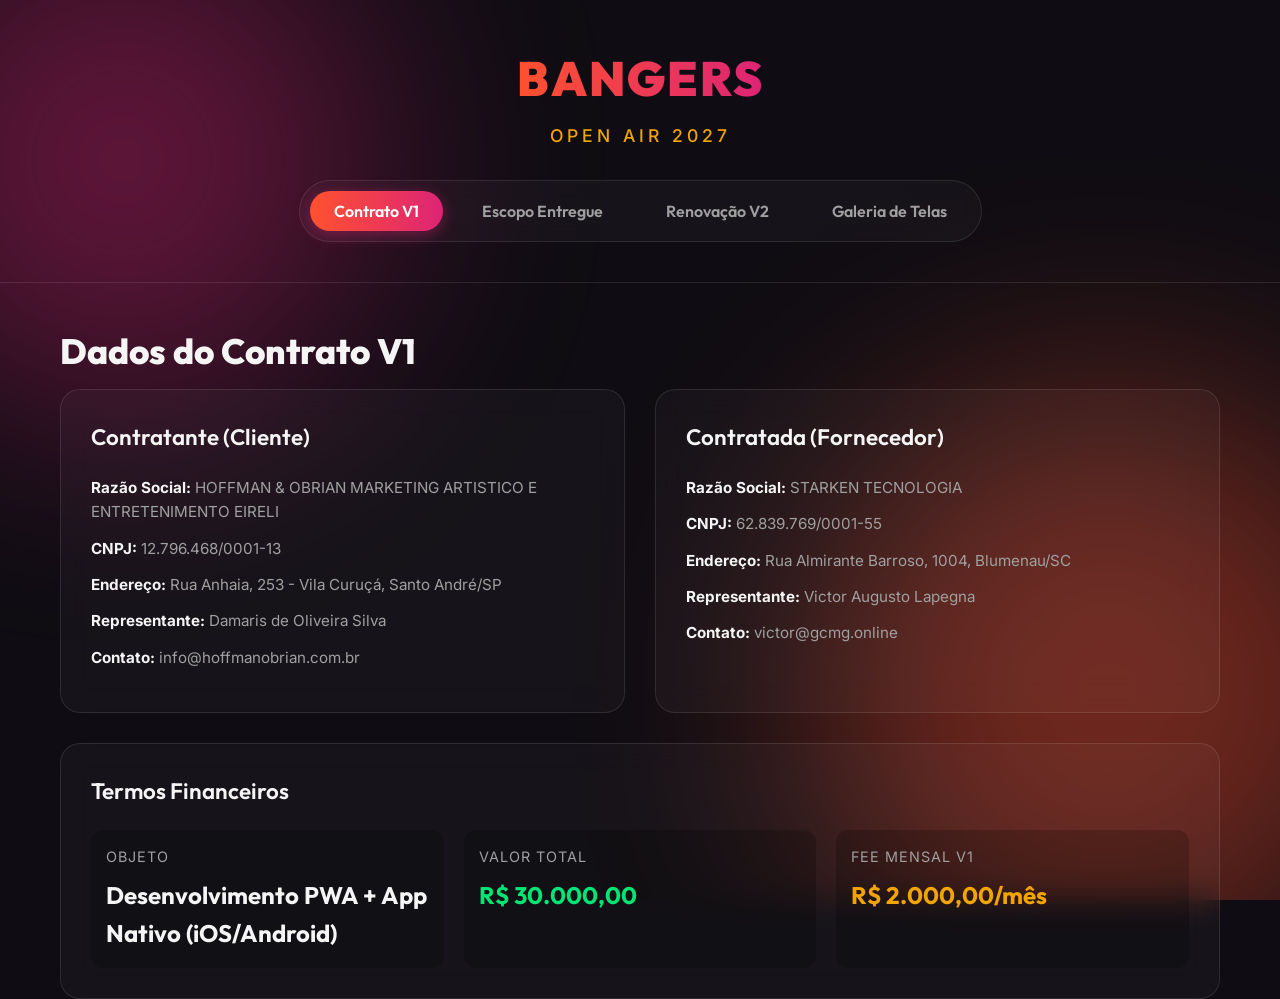
==== index.html @ 008c597b "feat: Adiciona dashboard web inicial" ====
<!DOCTYPE html>
<html lang="pt-BR">
<head>
    <meta charset="UTF-8">
    <meta name="viewport" content="width=device-width, initial-scale=1.0">
    <title>Bangers Open Air - Dashboard Digital</title>
    <meta name="description" content="Dashboard digital oficial do projeto Bangers Open Air 2027. Escopo, contratos e renovação.">
    <link rel="preconnect" href="https://fonts.googleapis.com">
    <link rel="preconnect" href="https://fonts.gstatic.com" crossorigin>
    <link href="https://fonts.googleapis.com/css2?family=Inter:wght@300;400;500;600&family=Outfit:wght@400;600;800;900&display=swap" rel="stylesheet">
    <link rel="stylesheet" href="style.css">
</head>
<body>
    <div class="background-effects">
        <div class="glow glow-1"></div>
        <div class="glow glow-2"></div>
    </div>

    <header class="main-header">
        <div class="container header-container">
            <div class="brand">
                <h1>BANGERS</h1>
                <span class="subtitle">Open Air 2027</span>
            </div>
            <nav class="tabs-nav">
                <button class="tab-btn active" data-target="contrato">Contrato V1</button>
                <button class="tab-btn" data-target="escopo">Escopo Entregue</button>
                <button class="tab-btn" data-target="renovacao">Renovação V2</button>
                <button class="tab-btn" data-target="galeria">Galeria de Telas</button>
            </nav>
        </div>
    </header>

    <main class="container">
        <!-- Tab: Contrato V1 -->
        <section id="contrato" class="tab-content active">
            <h2 class="section-title">Dados do Contrato V1</h2>
            <div class="grid-2">
                <div class="glass-card">
                    <h3>Contratante (Cliente)</h3>
                    <ul class="data-list">
                        <li><strong>Razão Social:</strong> HOFFMAN & OBRIAN MARKETING ARTISTICO E ENTRETENIMENTO EIRELI</li>
                        <li><strong>CNPJ:</strong> 12.796.468/0001-13</li>
                        <li><strong>Endereço:</strong> Rua Anhaia, 253 - Vila Curuçá, Santo André/SP</li>
                        <li><strong>Representante:</strong> Damaris de Oliveira Silva</li>
                        <li><strong>Contato:</strong> info@hoffmanobrian.com.br</li>
                    </ul>
                </div>
                <div class="glass-card">
                    <h3>Contratada (Fornecedor)</h3>
                    <ul class="data-list">
                        <li><strong>Razão Social:</strong> STARKEN TECNOLOGIA</li>
                        <li><strong>CNPJ:</strong> 62.839.769/0001-55</li>
                        <li><strong>Endereço:</strong> Rua Almirante Barroso, 1004, Blumenau/SC</li>
                        <li><strong>Representante:</strong> Victor Augusto Lapegna</li>
                        <li><strong>Contato:</strong> victor@gcmg.online</li>
                    </ul>
                </div>
            </div>

            <div class="glass-card mt-2 glow-border">
                <h3>Termos Financeiros</h3>
                <div class="finance-grid">
                    <div class="finance-item">
                        <span class="label">Objeto</span>
                        <span class="value">Desenvolvimento PWA + App Nativo (iOS/Android)</span>
                    </div>
                    <div class="finance-item">
                        <span class="label">Valor Total</span>
                        <span class="value highlight">R$ 30.000,00</span>
                    </div>
                    <div class="finance-item">
                        <span class="label">Fee Mensal V1</span>
                        <span class="value text-gold">R$ 2.000,00/mês</span>
                    </div>
                </div>
            </div>
        </section>

        <!-- Tab: Escopo Entregue -->
        <section id="escopo" class="tab-content">
            <h2 class="section-title">Escopo Técnico Entregue (V1)</h2>
            <p class="section-desc">Módulos e funcionalidades desenvolvidas na versão 1.0.</p>
            
            <div class="scope-grid">
                <div class="glass-card module-card">
                    <div class="module-header">
                        <div class="icon-placeholder">🌐</div>
                        <h3>Web PWA</h3>
                    </div>
                    <ul class="feature-list">
                        <li><strong>Home:</strong> Destaques de eventos, banners.</li>
                        <li><strong>Line Up:</strong> Lista de artistas e palcos.</li>
                        <li><strong>Minha Agenda:</strong> Shows favoritos.</li>
                        <li><strong>Mapa:</strong> Localização interativa.</li>
                        <li><strong>Loja & Checkout:</strong> Produtos com pagamento.</li>
                        <li><strong>Ingressos:</strong> QR Code e gestão.</li>
                        <li><strong>Autenticação:</strong> Login e Perfil.</li>
                    </ul>
                </div>

                <div class="glass-card module-card">
                    <div class="module-header">
                        <div class="icon-placeholder">📱</div>
                        <h3>App Flutter Nativo</h3>
                    </div>
                    <ul class="feature-list">
                        <li><strong>Home:</strong> Carrossel de destaques.</li>
                        <li><strong>Line Up:</strong> Favoritação e filtros.</li>
                        <li><strong>Agenda:</strong> Arraste-e-solte e lembretes.</li>
                        <li><strong>Mapa Nativo:</strong> Geolocalização e rotas.</li>
                        <li><strong>Loja & Wallets:</strong> Apple Pay e Google Pay.</li>
                        <li><strong>Ingressos:</strong> Integração Apple Wallet.</li>
                        <li><strong>Push Notifications:</strong> Alertas em tempo real.</li>
                    </ul>
                </div>

                <div class="glass-card module-card">
                    <div class="module-header">
                        <div class="icon-placeholder">⚙️</div>
                        <h3>Painel Administrativo</h3>
                    </div>
                    <ul class="feature-list">
                        <li><strong>Dashboard:</strong> Visão consolidada de KPIs.</li>
                        <li><strong>Bandas:</strong> Cadastro e agendas.</li>
                        <li><strong>Patrocinadores:</strong> Logos e contratos.</li>
                        <li><strong>Broadcast:</strong> Envio de Push e E-mails em lote.</li>
                        <li><strong>CRM (Básico):</strong> Listagem de contatos e exportação.</li>
                        <li><strong>Configurações:</strong> Temas e limites.</li>
                    </ul>
                </div>
            </div>
        </section>

        <!-- Tab: Renovação V2 -->
        <section id="renovacao" class="tab-content">
            <h2 class="section-title">Planos de Renovação (V2)</h2>
            <p class="section-desc">Simulador de pacotes para o ecossistema digital de 2027.</p>

            <div class="pricing-cards">
                <!-- Plano 1 -->
                <div class="glass-card pricing-card" data-plan="essential" onclick="selectPlan('essential')">
                    <div class="plan-header">
                        <h3>Essential</h3>
                        <div class="price">R$ 1.500<span>/mês</span></div>
                        <p class="plan-focus">Sustentação básica do App</p>
                    </div>
                    <ul class="plan-features">
                        <li class="included">Manutenção do App</li>
                        <li class="excluded">Novo Website Oficial</li>
                        <li class="excluded">Integração App + Site</li>
                        <li class="excluded">CRM Integrado</li>
                        <li class="excluded">Quiz Gamificado</li>
                    </ul>
                    <button class="action-btn">Selecionar</button>
                </div>

                <!-- Plano 2 -->
                <div class="glass-card pricing-card recommended" data-plan="experience" onclick="selectPlan('experience')">
                    <div class="badge">Recomendado</div>
                    <div class="plan-header">
                        <h3>Experience</h3>
                        <div class="price">R$ 2.500<span>/mês</span></div>
                        <p class="plan-focus">App + Novo Web Integrado</p>
                    </div>
                    <ul class="plan-features">
                        <li class="included">Manutenção do App</li>
                        <li class="included">Novo Website Oficial</li>
                        <li class="included">Integração App + Site</li>
                        <li class="excluded">CRM Integrado</li>
                        <li class="excluded">Quiz Gamificado</li>
                    </ul>
                    <button class="action-btn highlight-btn">Selecionar</button>
                </div>

                <!-- Plano 3 -->
                <div class="glass-card pricing-card" data-plan="ecosystem" onclick="selectPlan('ecosystem')">
                    <div class="plan-header">
                        <h3>Ecosystem</h3>
                        <div class="price">R$ 4.000<span>/mês</span></div>
                        <p class="plan-focus">Plataforma Completa Premium</p>
                    </div>
                    <ul class="plan-features">
                        <li class="included">Manutenção do App</li>
                        <li class="included">Novo Website Oficial</li>
                        <li class="included">Integração App + Site</li>
                        <li class="included">CRM Completo & Push</li>
                        <li class="included">Quiz Gamificado + VIP</li>
                    </ul>
                    <button class="action-btn">Selecionar</button>
                </div>
            </div>

            <div id="plan-details" class="glass-card mt-2 hidden-initially">
                <h3 id="detail-title">Resumo do Plano</h3>
                <p id="detail-desc"></p>
                <div class="finance-item mt-1">
                    <span class="label">Diferença vs V1 (R$ 2.000):</span>
                    <span id="detail-diff" class="value text-gold"></span>
                </div>
            </div>
        </section>

        <!-- Tab: Galeria -->
        <section id="galeria" class="tab-content">
            <h2 class="section-title">Galeria de Telas</h2>
            <p class="section-desc">Visualização do App V1</p>
            
            <div class="gallery-grid">
                <div class="gallery-item"><img src="Prints/Home Loading.png" alt="Home Loading" loading="lazy"></div>
                <div class="gallery-item"><img src="Prints/home 1.png" alt="Home 1" loading="lazy"></div>
                <div class="gallery-item"><img src="Prints/home 2.png" alt="Home 2" loading="lazy"></div>
                <div class="gallery-item"><img src="Prints/ingressos 1.png" alt="Ingressos 1" loading="lazy"></div>
                <div class="gallery-item"><img src="Prints/menu mapa do evento.png" alt="Mapa" loading="lazy"></div>
                <div class="gallery-item"><img src="Prints/loja 1.png" alt="Loja" loading="lazy"></div>
            </div>
        </section>

    </main>

    <script>
        // Tab Navigation
        const tabBtns = document.querySelectorAll('.tab-btn');
        const tabContents = document.querySelectorAll('.tab-content');

        tabBtns.forEach(btn => {
            btn.addEventListener('click', () => {
                const targetId = btn.getAttribute('data-target');
                
                // Reset active states
                tabBtns.forEach(b => b.classList.remove('active'));
                tabContents.forEach(c => c.classList.remove('active'));
                
                // Set active states
                btn.classList.add('active');
                document.getElementById(targetId).classList.add('active');
            });
        });

        // Plan Simulator
        const plans = {
            essential: {
                title: "Plano Essential",
                desc: "Foco na sustentação operacional do aplicativo atual. Não inclui novas features web ou integrações avançadas.",
                price: 1500,
                diff: "Economia de R$ 500/mês"
            },
            experience: {
                title: "Plano Experience",
                desc: "Recomendado para unificar a experiência da marca, desenvolvendo o novo website alinhado com o aplicativo mobile.",
                price: 2500,
                diff: "Acréscimo de R$ 500/mês"
            },
            ecosystem: {
                title: "Plano Ecosystem",
                desc: "A solução definitiva de relacionamento. Transforma o app e site em uma plataforma completa de CRM e engajamento gamificado.",
                price: 4000,
                diff: "Acréscimo de R$ 2.000/mês"
            }
        };

        function selectPlan(planKey) {
            document.querySelectorAll('.pricing-card').forEach(card => {
                card.style.borderColor = 'rgba(255, 255, 255, 0.1)';
                card.style.boxShadow = 'none';
            });
            
            const selectedCard = document.querySelector(`[data-plan="${planKey}"]`);
            selectedCard.style.borderColor = 'var(--accent-primary)';
            selectedCard.style.boxShadow = '0 0 20px rgba(255, 81, 47, 0.3)';

            const details = document.getElementById('plan-details');
            details.classList.remove('hidden-initially');
            
            document.getElementById('detail-title').innerText = plans[planKey].title;
            document.getElementById('detail-desc').innerText = plans[planKey].desc;
            document.getElementById('detail-diff').innerText = plans[planKey].diff;
            
            if(plans[planKey].price < 2000) {
                document.getElementById('detail-diff').className = 'value text-success';
            } else {
                document.getElementById('detail-diff').className = 'value text-gold';
            }
        }
    </script>
</body>
</html>
---- style.css ----
:root {
    --bg-base: #0f0d13;
    --bg-glass: rgba(255, 255, 255, 0.03);
    --bg-glass-hover: rgba(255, 255, 255, 0.08);
    --border-glass: rgba(255, 255, 255, 0.1);
    
    --accent-primary: #ff512f;
    --accent-secondary: #dd2476;
    --accent-gold: #f0a500;
    --accent-success: #00e676;
    
    --text-main: #f5f5f5;
    --text-muted: #a0a0a0;
    
    --font-heading: 'Outfit', sans-serif;
    --font-body: 'Inter', sans-serif;
}

* {
    margin: 0;
    padding: 0;
    box-sizing: border-box;
}

body {
    background-color: var(--bg-base);
    color: var(--text-main);
    font-family: var(--font-body);
    line-height: 1.6;
    overflow-x: hidden;
    position: relative;
    min-height: 100vh;
}

/* Background Effects */
.background-effects {
    position: fixed;
    top: 0;
    left: 0;
    width: 100%;
    height: 100%;
    z-index: -1;
    overflow: hidden;
    pointer-events: none;
}

.glow {
    position: absolute;
    border-radius: 50%;
    filter: blur(120px);
    opacity: 0.4;
}

.glow-1 {
    top: -10%;
    left: -10%;
    width: 500px;
    height: 500px;
    background: var(--accent-secondary);
}

.glow-2 {
    bottom: -10%;
    right: -10%;
    width: 600px;
    height: 600px;
    background: var(--accent-primary);
}

.container {
    max-width: 1200px;
    margin: 0 auto;
    padding: 0 20px;
}

/* Header & Nav */
.main-header {
    padding: 40px 0;
    border-bottom: 1px solid var(--border-glass);
    margin-bottom: 40px;
}

.header-container {
    display: flex;
    flex-direction: column;
    align-items: center;
    gap: 30px;
}

.brand {
    text-align: center;
}

.brand h1 {
    font-family: var(--font-heading);
    font-size: 3rem;
    font-weight: 900;
    letter-spacing: 2px;
    background: linear-gradient(90deg, var(--accent-primary), var(--accent-secondary));
    -webkit-background-clip: text;
    -webkit-text-fill-color: transparent;
    margin-bottom: 5px;
    text-transform: uppercase;
}

.brand .subtitle {
    font-size: 1.1rem;
    color: var(--accent-gold);
    font-weight: 500;
    letter-spacing: 4px;
    text-transform: uppercase;
}

.tabs-nav {
    display: flex;
    gap: 15px;
    background: var(--bg-glass);
    padding: 10px;
    border-radius: 50px;
    border: 1px solid var(--border-glass);
    backdrop-filter: blur(10px);
    flex-wrap: wrap;
    justify-content: center;
}

.tab-btn {
    background: transparent;
    border: none;
    color: var(--text-muted);
    font-family: var(--font-heading);
    font-size: 1rem;
    font-weight: 600;
    padding: 10px 24px;
    border-radius: 30px;
    cursor: pointer;
    transition: all 0.3s ease;
}

.tab-btn:hover {
    color: var(--text-main);
    background: var(--bg-glass-hover);
}

.tab-btn.active {
    color: #fff;
    background: linear-gradient(90deg, var(--accent-primary), var(--accent-secondary));
    box-shadow: 0 4px 15px rgba(221, 36, 118, 0.4);
}

/* Content Sections */
.tab-content {
    display: none;
    animation: fadeIn 0.5s ease;
}

.tab-content.active {
    display: block;
}

@keyframes fadeIn {
    from { opacity: 0; transform: translateY(10px); }
    to { opacity: 1; transform: translateY(0); }
}

.section-title {
    font-family: var(--font-heading);
    font-size: 2.2rem;
    margin-bottom: 10px;
    font-weight: 800;
}

.section-desc {
    color: var(--text-muted);
    margin-bottom: 30px;
    font-size: 1.1rem;
}

/* Glass Cards */
.glass-card {
    background: var(--bg-glass);
    border: 1px solid var(--border-glass);
    border-radius: 20px;
    padding: 30px;
    backdrop-filter: blur(15px);
    -webkit-backdrop-filter: blur(15px);
    transition: transform 0.3s ease, box-shadow 0.3s ease;
}

.glass-card:hover {
    transform: translateY(-5px);
    box-shadow: 0 10px 30px rgba(0, 0, 0, 0.3);
    background: var(--bg-glass-hover);
}

.grid-2 {
    display: grid;
    grid-template-columns: repeat(auto-fit, minmax(300px, 1fr));
    gap: 30px;
}

h3 {
    font-family: var(--font-heading);
    font-size: 1.4rem;
    color: var(--text-main);
    margin-bottom: 20px;
    font-weight: 600;
}

/* Lists and Text */
.data-list {
    list-style: none;
}

.data-list li {
    margin-bottom: 12px;
    color: var(--text-muted);
    font-size: 0.95rem;
}

.data-list strong {
    color: var(--text-main);
}

.mt-1 { margin-top: 15px; }
.mt-2 { margin-top: 30px; }

/* Finance Items */
.finance-grid {
    display: grid;
    grid-template-columns: repeat(auto-fit, minmax(200px, 1fr));
    gap: 20px;
}

.finance-item {
    display: flex;
    flex-direction: column;
    gap: 8px;
    padding: 15px;
    background: rgba(0,0,0,0.2);
    border-radius: 12px;
}

.finance-item .label {
    font-size: 0.9rem;
    color: var(--text-muted);
    text-transform: uppercase;
    letter-spacing: 1px;
}

.finance-item .value {
    font-size: 1.5rem;
    font-weight: 700;
    font-family: var(--font-heading);
}

.highlight { color: var(--accent-success); }
.text-gold { color: var(--accent-gold); }
.text-success { color: var(--accent-success); }

/* Scope Layout */
.scope-grid {
    display: grid;
    grid-template-columns: repeat(auto-fit, minmax(300px, 1fr));
    gap: 30px;
}

.module-header {
    display: flex;
    align-items: center;
    gap: 15px;
    margin-bottom: 20px;
    border-bottom: 1px solid var(--border-glass);
    padding-bottom: 15px;
}

.icon-placeholder {
    font-size: 2rem;
    background: linear-gradient(135deg, rgba(255,81,47,0.2), rgba(221,36,118,0.2));
    padding: 10px;
    border-radius: 12px;
}

.feature-list {
    list-style: none;
}

.feature-list li {
    position: relative;
    padding-left: 25px;
    margin-bottom: 12px;
    color: var(--text-muted);
    font-size: 0.95rem;
}

.feature-list li::before {
    content: '→';
    position: absolute;
    left: 0;
    color: var(--accent-primary);
}

.feature-list strong {
    color: var(--text-main);
}

/* Pricing/Simulator */
.pricing-cards {
    display: grid;
    grid-template-columns: repeat(auto-fit, minmax(300px, 1fr));
    gap: 30px;
    margin-bottom: 30px;
}

.pricing-card {
    position: relative;
    cursor: pointer;
    display: flex;
    flex-direction: column;
}

.pricing-card.recommended {
    border-color: rgba(240, 165, 0, 0.4);
}

.badge {
    position: absolute;
    top: -15px;
    right: 20px;
    background: linear-gradient(90deg, #f0a500, #ff512f);
    padding: 5px 15px;
    border-radius: 20px;
    font-size: 0.8rem;
    font-weight: 700;
    text-transform: uppercase;
    box-shadow: 0 4px 10px rgba(240, 165, 0, 0.3);
}

.plan-header {
    text-align: center;
    margin-bottom: 30px;
}

.price {
    font-size: 2.5rem;
    font-weight: 800;
    font-family: var(--font-heading);
    margin: 15px 0;
}

.price span {
    font-size: 1rem;
    color: var(--text-muted);
    font-weight: 400;
}

.plan-focus {
    color: var(--accent-gold);
    font-size: 0.9rem;
    text-transform: uppercase;
    letter-spacing: 1px;
}

.plan-features {
    list-style: none;
    flex-grow: 1;
    margin-bottom: 30px;
}

.plan-features li {
    padding: 10px 0;
    border-bottom: 1px solid rgba(255,255,255,0.05);
    font-size: 0.95rem;
    display: flex;
    align-items: center;
    gap: 10px;
}

.plan-features li.included::before {
    content: '✓';
    color: var(--accent-success);
    font-weight: bold;
}

.plan-features li.excluded {
    color: var(--text-muted);
    opacity: 0.5;
}

.plan-features li.excluded::before {
    content: '✕';
}

.action-btn {
    width: 100%;
    padding: 15px;
    border-radius: 12px;
    border: 1px solid var(--border-glass);
    background: rgba(255,255,255,0.05);
    color: #fff;
    font-family: var(--font-heading);
    font-weight: 600;
    cursor: pointer;
    transition: all 0.3s ease;
}

.action-btn:hover {
    background: rgba(255,255,255,0.1);
}

.highlight-btn {
    background: linear-gradient(90deg, var(--accent-primary), var(--accent-secondary));
    border: none;
}

.highlight-btn:hover {
    box-shadow: 0 5px 20px rgba(221, 36, 118, 0.4);
}

.hidden-initially {
    display: none;
}

/* Gallery Layout */
.gallery-grid {
    display: grid;
    grid-template-columns: repeat(auto-fit, minmax(250px, 1fr));
    gap: 20px;
}

.gallery-item {
    border-radius: 16px;
    overflow: hidden;
    background: var(--bg-glass);
    border: 1px solid var(--border-glass);
    aspect-ratio: 9/16;
    display: flex;
    align-items: center;
    justify-content: center;
    transition: transform 0.3s ease;
}

.gallery-item:hover {
    transform: scale(1.02);
    box-shadow: 0 10px 30px rgba(221, 36, 118, 0.2);
}

.gallery-item img {
    width: 100%;
    height: 100%;
    object-fit: cover;
}

/* Scrollbar styling */
::-webkit-scrollbar {
    width: 10px;
}

::-webkit-scrollbar-track {
    background: var(--bg-base);
}

::-webkit-scrollbar-thumb {
    background: var(--border-glass);
    border-radius: 10px;
}

::-webkit-scrollbar-thumb:hover {
    background: rgba(255,255,255,0.2);
}
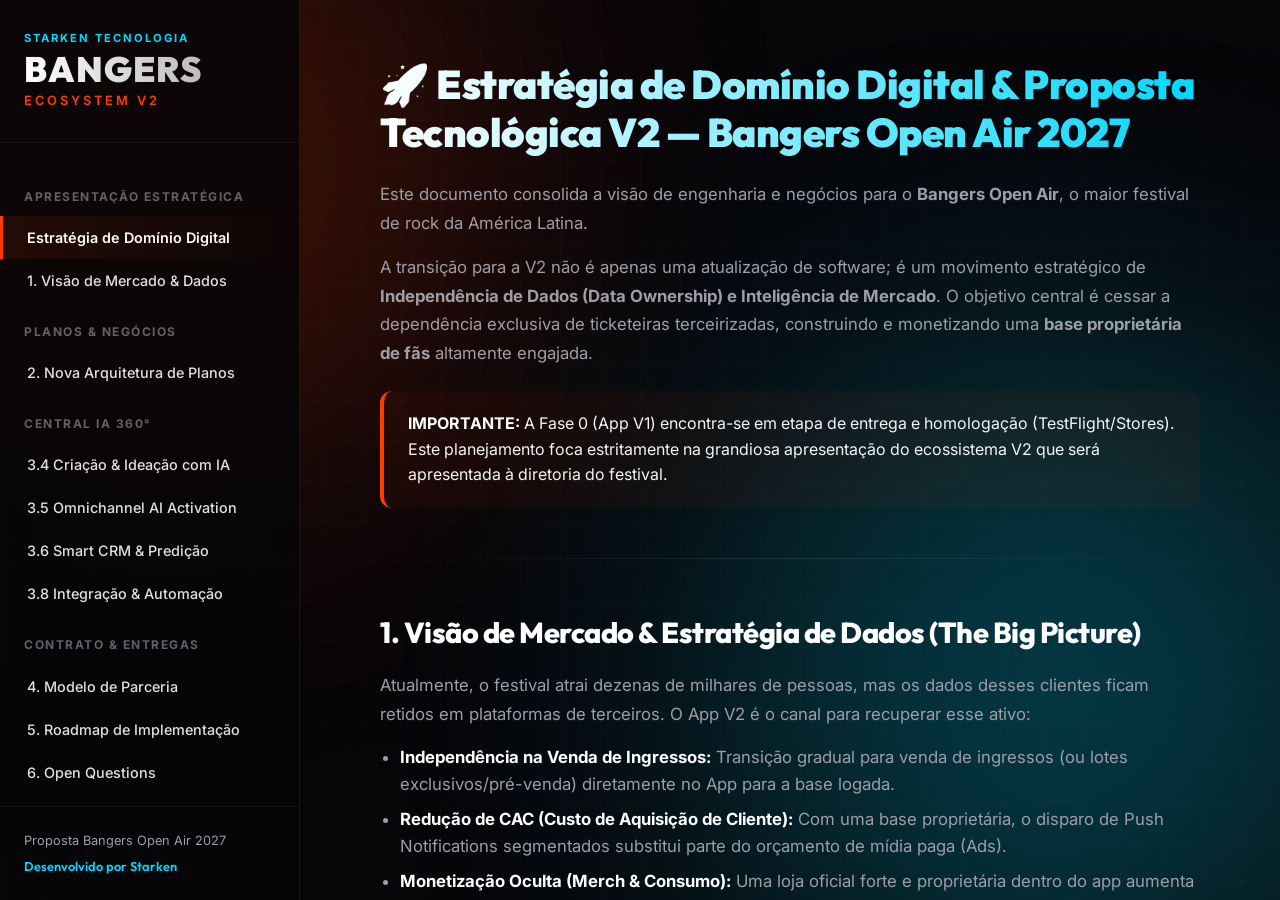
==== commit d3d8d8d8: "feat: reformular layout para sidebar e integrar conteudo completo do plano mestre" ====
--- a/index.html
+++ b/index.html
@@ -3,285 +3,338 @@
 <head>
     <meta charset="UTF-8">
     <meta name="viewport" content="width=device-width, initial-scale=1.0">
-    <title>Bangers Open Air - Dashboard Digital</title>
-    <meta name="description" content="Dashboard digital oficial do projeto Bangers Open Air 2027. Escopo, contratos e renovação.">
+    <title>Bangers Open Air V2 — Ecossistema Digital & IA 360°</title>
+    <meta name="description" content="Apresentação comercial e técnica da renovação digital e central de inteligência do festival Bangers Open Air 2027.">
     <link rel="preconnect" href="https://fonts.googleapis.com">
     <link rel="preconnect" href="https://fonts.gstatic.com" crossorigin>
-    <link href="https://fonts.googleapis.com/css2?family=Inter:wght@300;400;500;600&family=Outfit:wght@400;600;800;900&display=swap" rel="stylesheet">
+    <link href="https://fonts.googleapis.com/css2?family=Inter:wght@300;400;500;600;700&family=Outfit:wght@400;600;700;800;900&display=swap" rel="stylesheet">
     <link rel="stylesheet" href="style.css">
 </head>
 <body>
     <div class="background-effects">
         <div class="glow glow-1"></div>
         <div class="glow glow-2"></div>
+        <div class="grid-overlay"></div>
     </div>
 
-    <header class="main-header">
-        <div class="container header-container">
-            <div class="brand">
+    <div class="app-layout">
+        <!-- SIDEBAR -->
+        <aside class="sidebar">
+            <div class="sidebar-brand">
+                <span class="starken-badge">STARKEN TECNOLOGIA</span>
                 <h1>BANGERS</h1>
-                <span class="subtitle">Open Air 2027</span>
+                <span class="subtitle">Ecosystem V2</span>
             </div>
-            <nav class="tabs-nav">
-                <button class="tab-btn active" data-target="contrato">Contrato V1</button>
-                <button class="tab-btn" data-target="escopo">Escopo Entregue</button>
-                <button class="tab-btn" data-target="renovacao">Renovação V2</button>
-                <button class="tab-btn" data-target="galeria">Galeria de Telas</button>
+            
+            <nav class="sidebar-nav">
+                <div class="nav-category">Apresentação Estratégica</div>
+                <a href="#intro" class="nav-link active">Estratégia de Domínio Digital</a>
+                <a href="#visao-mercado" class="nav-link">1. Visão de Mercado & Dados</a>
+                
+                <div class="nav-category">Planos & Negócios</div>
+                <a href="#arquitetura-planos" class="nav-link">2. Nova Arquitetura de Planos</a>
+                
+                <div class="nav-category">Central IA 360°</div>
+                <a href="#modulo-criacao" class="nav-link">3.4 Criação & Ideação com IA</a>
+                <a href="#omnichannel-ai" class="nav-link">3.5 Omnichannel AI Activation</a>
+                <a href="#smart-crm" class="nav-link">3.6 Smart CRM & Predição</a>
+                <a href="#social-automation" class="nav-link">3.8 Integração & Automação</a>
+                
+                <div class="nav-category">Contrato & Entregas</div>
+                <a href="#modelo-parceria" class="nav-link">4. Modelo de Parceria</a>
+                <a href="#roadmap" class="nav-link">5. Roadmap de Implementação</a>
+                <a href="#open-questions" class="nav-link">6. Open Questions</a>
             </nav>
-        </div>
-    </header>
-
-    <main class="container">
-        <!-- Tab: Contrato V1 -->
-        <section id="contrato" class="tab-content active">
-            <h2 class="section-title">Dados do Contrato V1</h2>
-            <div class="grid-2">
-                <div class="glass-card">
-                    <h3>Contratante (Cliente)</h3>
-                    <ul class="data-list">
-                        <li><strong>Razão Social:</strong> HOFFMAN & OBRIAN MARKETING ARTISTICO E ENTRETENIMENTO EIRELI</li>
-                        <li><strong>CNPJ:</strong> 12.796.468/0001-13</li>
-                        <li><strong>Endereço:</strong> Rua Anhaia, 253 - Vila Curuçá, Santo André/SP</li>
-                        <li><strong>Representante:</strong> Damaris de Oliveira Silva</li>
-                        <li><strong>Contato:</strong> info@hoffmanobrian.com.br</li>
-                    </ul>
-                </div>
-                <div class="glass-card">
-                    <h3>Contratada (Fornecedor)</h3>
-                    <ul class="data-list">
-                        <li><strong>Razão Social:</strong> STARKEN TECNOLOGIA</li>
-                        <li><strong>CNPJ:</strong> 62.839.769/0001-55</li>
-                        <li><strong>Endereço:</strong> Rua Almirante Barroso, 1004, Blumenau/SC</li>
-                        <li><strong>Representante:</strong> Victor Augusto Lapegna</li>
-                        <li><strong>Contato:</strong> victor@gcmg.online</li>
-                    </ul>
+
+            <div class="sidebar-footer">
+                <p>Proposta Bangers Open Air 2027</p>
+                <p class="starken-signature">Desenvolvido por Starken</p>
+            </div>
+        </aside>
+
+        <!-- MAIN CONTENT (DOCUMENT VIEW) -->
+        <main class="main-content">
+            <div class="document-container">
+                
+                <section id="intro" class="doc-section">
+                    <h1 class="doc-title">🚀 Estratégia de Domínio Digital & Proposta Tecnológica V2 — Bangers Open Air 2027</h1>
+                    <p class="doc-text">Este documento consolida a visão de engenharia e negócios para o <strong>Bangers Open Air</strong>, o maior festival de rock da América Latina.</p>
+                    <p class="doc-text">A transição para a V2 não é apenas uma atualização de software; é um movimento estratégico de <strong>Independência de Dados (Data Ownership) e Inteligência de Mercado</strong>. O objetivo central é cessar a dependência exclusiva de ticketeiras terceirizadas, construindo e monetizando uma <strong>base proprietária de fãs</strong> altamente engajada.</p>
+                    
+                    <div class="alert alert-important">
+                        <strong>IMPORTANTE:</strong> A Fase 0 (App V1) encontra-se em etapa de entrega e homologação (TestFlight/Stores). Este planejamento foca estritamente na grandiosa apresentação do ecossistema V2 que será apresentada à diretoria do festival.
+                    </div>
+                </section>
+
+                <hr class="doc-divider">
+
+                <section id="visao-mercado" class="doc-section">
+                    <h2 class="doc-heading">1. Visão de Mercado & Estratégia de Dados (The Big Picture)</h2>
+                    <p class="doc-text">Atualmente, o festival atrai dezenas de milhares de pessoas, mas os dados desses clientes ficam retidos em plataformas de terceiros. O App V2 é o canal para recuperar esse ativo:</p>
+                    <ul class="doc-list">
+                        <li><strong>Independência na Venda de Ingressos:</strong> Transição gradual para venda de ingressos (ou lotes exclusivos/pré-venda) diretamente no App para a base logada.</li>
+                        <li><strong>Redução de CAC (Custo de Aquisição de Cliente):</strong> Com uma base proprietária, o disparo de Push Notifications segmentados substitui parte do orçamento de mídia paga (Ads).</li>
+                        <li><strong>Monetização Oculta (Merch & Consumo):</strong> Uma loja oficial forte e proprietária dentro do app aumenta a margem de lucro em produtos oficiais e abre portas para venda antecipada de A&B (Alimentos e Bebidas).</li>
+                        <li><strong>Riqueza Tecnológica e Inteligência de Dados:</strong> O ecossistema integra dados de tráfego, vendas de merch, quiz e preferência de bandas para desenhar campanhas hiper-personalizadas.</li>
+                    </ul>
+                </section>
+
+                <hr class="doc-divider">
+
+                <section id="arquitetura-planos" class="doc-section">
+                    <h2 class="doc-heading">2. A Nova Arquitetura de Planos Comerciais</h2>
+                    <p class="doc-text">Para suportar essa visão, a estrutura de renovação foi redesenhada em três níveis que escalam tanto em termos de <strong>capacidades de negócio</strong> quanto de <strong>tecnologia e inteligência</strong>.</p>
+                    <p class="doc-text">Todas as propostas incluem a <strong>Base de Sustentação Tecnológica</strong> (garantia de funcionamento do aplicativo nas lojas, correções de bugs e atualizações de compatibilidade).</p>
+
+                    <div class="code-block">
+<pre><code>===================================================================
+                    ECOSSISTEMA DIGITAL BANGERS
+===================================================================
+   BANGERS CORE     |    ALL ACCESS PRO    |   THE HEADLINER AI
+   R$ 2.000/mês     |     R$ 4.500/mês     |     R$ 9.000/mês
+--------------------+----------------------+-----------------------
+ E-commerce Básico  |  E-commerce Avançado | CENTRAL BANGERS IA 360°
+ & Sustentação      |  + Site, CRM & App   | TOTAL (Operação + CRM)
+===================================================================</code></pre>
+                    </div>
+
+                    <h3 class="doc-subheading">🛡️ 1. BANGERS CORE — R$ 2.000/mês</h3>
+                    <p class="doc-italic">A fundação tecnológica obrigatória combinada com a entrada no e-commerce básico.</p>
+                    
+                    <h4 class="doc-h4">Entregas de Sustentação Tecnológica (Inclusas)</h4>
+                    <ul class="doc-list">
+                        <li><strong>Correções de bugs</strong> e ajustes técnicos contínuos no aplicativo.</li>
+                        <li><strong>Atualizações operacionais</strong> do aplicativo nas lojas (App Store e Google Play).</li>
+                        <li>Gestão de publicação e compatibilidade com novos sistemas operacionais (Android/iOS).</li>
+                        <li>Monitoramento básico de estabilidade do aplicativo.</li>
+                        <li>Suporte remoto em horário comercial para a equipe do festival.</li>
+                        <li>Pequenos ajustes visuais e de texto conforme demanda.</li>
+                    </ul>
+
+                    <h4 class="doc-h4">Entregas de Evolução/Negócio</h4>
+                    <ul class="doc-list">
+                        <li><strong>Loja E-commerce Básica:</strong> Integração de meio de pagamento próprio no app, permitindo vendas de merchandising (camisetas, bonés) com repasse direto para o festival.</li>
+                        <li><strong>Painel Administrativo Standard:</strong> Gestão básica de estoque, pedidos e cadastro de produtos.</li>
+                        <li><strong>Captação de Base (Fase 1):</strong> Início da coleta estruturada de e-mails e telefones dos usuários que baixam o app.</li>
+                    </ul>
+
+                    <h3 class="doc-subheading mt-4">⚡ 2. ALL ACCESS PRO — R$ 4.500/mês</h3>
+                    <p class="doc-italic">A experiência digital completa e integrada de site, aplicativo e CRM para engajamento e captação massiva de dados.</p>
+
+                    <h4 class="doc-h4">Entregas Inclusas</h4>
+                    <ul class="doc-list">
+                        <li><strong>Tudo do plano BANGERS CORE</strong> (incluindo toda a sustentação tecnológica, bugs, atualizações e suporte).</li>
+                        <li><strong>Novo Website Oficial Integrado:</strong> Desenvolvimento do novo site oficial do festival alinhado com a identidade visual 2027 e totalmente sincronizado com o banco de dados do app.</li>
+                        <li><strong>CRM Completo Integrado:</strong> Painel administrativo avançado para gestão de usuários, contatos, leads e segmentação.</li>
+                        <li><strong>Quiz Interativo Gamificado:</strong> Sistema dinâmico no app com timer, ranking e coleta de dados estratégicos dos fãs.</li>
+                        <li><strong>Minha Agenda (Sincronização & CRM):</strong> Integração da funcionalidade nativa do aplicativo (onde o fã monta sua agenda personalizada baseada nas bandas favoritas) com o banco de dados do CRM para mapeamento do perfil musical do fã em tempo real.</li>
+                        <li><strong>Disparos de Push Notifications:</strong> Sistema de notificações segmentadas disparadas diretamente pelo painel administrativo.</li>
+                        <li><strong>Loja E-commerce Avançada:</strong> Funcionalidades de carrinho abandonado, cross-sell (sugestões inteligentes de itens complementares) e analytics de conversão.</li>
+                        <li><strong>Suporte Prioritário (SLA Premium):</strong> Canal de atendimento prioritário com a Starken, monitoramento 24/7 de infraestrutura e plantão técnico garantido em dias críticos (viradas de lote e dias de festival).</li>
+                    </ul>
+
+                    <h3 class="doc-subheading mt-4">🧠 3. THE HEADLINER AI — R$ 9.000/mês</h3>
+
+                    <div class="alert alert-note">
+                        <strong>NOTA:</strong> <strong>Modelo de Custo & Integração:</strong> A Starken fará a <strong>integração</strong> da Central com o motor do <strong>Assessor Digital IA</strong> que já está em desenvolvimento interno pela Starken. O custo de consumo de tokens das APIs (OpenAI, Anthropic, etc.) será faturado e pago diretamente pelo cliente.
+                    </div>
+
+                    <h4 class="doc-h4">A Visão: CENTRAL BANGERS IA 360°</h4>
+                    <p class="doc-text">Não é um "chat de suporte". É uma <strong>Central de Inteligência Operacional</strong> que se torna o cérebro digital do maior festival de rock da América Latina.</p>
+                    <p class="doc-text">Imagine um painel analítico onde o gestor ou CEO digita:</p>
+                    <blockquote class="doc-quote">
+                        "IA, com base nos perfis mais ativos no quiz esta semana, quais ganchos de remarketing você sugere testarmos para o público do Dia do Thrash Metal?"
+                    </blockquote>
+                    <p class="doc-text">E a IA responde instantaneamente cruzando dados do CRM, engajamento e histórico.</p>
+                </section>
+
+                <hr class="doc-divider">
+
+                <section id="modulo-criacao" class="doc-section">
+                    <h3 class="doc-subheading">🎨 3.4 — Módulo de Criação & Ideação com IA (Co-piloto da Equipe)</h3>
+                    <ul class="doc-list">
+                        <li><strong>Espaço Colaborativo Multiusuário:</strong> Acesso compartilhado para toda a equipe de criação (Jeff, designers e redatores), permitindo que trabalhem em conjunto nas mesmas campanhas.</li>
+                        <li><strong>Módulo de Ideação de Copy/Hook:</strong> Geração de variações de textos persuasivos, chamadas para ação (CTAs) e ganchos de anúncios baseado nas bandas preferidas do público.</li>
+                        <li><strong>Prototipagem Criativa:</strong> Auxílio na estruturação de briefings criativos e roteiros de vídeos promocionais baseados nas preferências extraídas do banco de dados.</li>
+                    </ul>
+                </section>
+
+                <hr class="doc-divider">
+
+                <section id="omnichannel-ai" class="doc-section">
+                    <h3 class="doc-subheading">🚀 3.5 — Omnichannel AI Activation: Ativação Preditiva e Engajamento Conversacional</h3>
+                    <p class="doc-text">A IA atua como um motor de ativação de alta conversão nos principais canais de contato do festival (WhatsApp, Direct, Messenger), focando em marketing inteligente, atração de novos leads VIP e recuperação ativa.</p>
+
+                    <h4 class="doc-h4">Ativação Conversacional e Conversão:</h4>
+                    <ol class="doc-list">
+                        <li><strong>Ativação Inteligente da Base:</strong> Disparo de notificações e mensagens personalizadas baseadas no perfil e bandas favoritadas pelo usuário no app.</li>
+                        <li><strong>Qualificação de VIP & Leads:</strong> Conversas interativas e segmentadas para identificar clientes propensos a comprar ingressos premium (camarotes, backstage) e encaminhamento rápido para o time comercial da Starken.</li>
+                        <li><strong>Recuperação de Checkout Abandonado:</strong> Interações automáticas pelo WhatsApp para superação de dúvidas no ato da compra.</li>
+                    </ol>
+                </section>
+
+                <hr class="doc-divider">
+
+                <section id="smart-crm" class="doc-section">
+                    <h3 class="doc-subheading">📊 3.6 — Smart CRM & Predição de Vendas</h3>
+                    <ul class="doc-list">
+                        <li>Sugestões preditivas com base no comportamento de compras do lote atual.</li>
+                        <li>Criação de segmentos dinâmicos automatizados no CRM (ex: fãs que favoritaram bandas clássicas e baixaram o app).</li>
+                        <li>Projeção de esgotamento de lotes e alertas preventivos para campanhas orgânicas e pagas.</li>
+                    </ul>
+                </section>
+
+                <hr class="doc-divider">
+
+                <section id="social-automation" class="doc-section">
+                    <h3 class="doc-subheading">⚙️ 3.8 — Integração de Postagens & Agendamento Automático (Social Media Automation)</h3>
+                    <ul class="doc-list">
+                        <li>Integração direta com ferramentas como mLabs/Postgrain ou automação integrada via VPS proprietária ("Central Starken") para agendamento ágil de conteúdo gerado/validado no painel da Central Bangers.</li>
+                    </ul>
+                </section>
+
+                <hr class="doc-divider">
+
+                <section id="modelo-parceria" class="doc-section">
+                    <h2 class="doc-heading">4. Modelo de Parceria e Estrutura Contratual (24 Meses com Performance Milestone)</h2>
+                    <p class="doc-text">Para garantir a viabilidade, o retorno sobre o investimento (ROI) e o desenvolvimento sustentável das inteligências artificiais e integrações, o modelo de contratação foi estruturado sob uma perspectiva de parceria de longo prazo.</p>
+
+                    <h3 class="doc-subheading">4.1. Prazo Contratual de 24 Meses</h3>
+                    <ul class="doc-list">
+                        <li><strong>Visão de Ciclo Anual:</strong> Um festival opera em ciclos anuais. O contrato de 24 meses permite que o ecossistema e a IA utilizem os dados históricos e comportamentais consolidados do primeiro ano para potencializar o ROI no segundo ciclo de vendas do festival.</li>
+                        <li><strong>Segurança e Sustentação:</strong> Protege o investimento inicial em customização de tecnologia pela Starken, garantindo atualizações contínuas de compatibilidade.</li>
+                    </ul>
+
+                    <h3 class="doc-subheading mt-4">4.2. Cláusula de Ajuste por Milestone de Performance (Aos 12 Meses)</h3>
+                    <ul class="doc-list">
+                        <li><strong>Base Fixa Inicial:</strong> R$ 9.000,00/mês nos primeiros 12 meses.</li>
+                        <li><strong>Gatilho de Performance (Mês 12):</strong> Avaliação de KPIs preestabelecidos (aumento nas vendas da loja própria de merch pelo app, volume de vendas gerados ou recuperados por conversação ativa e otimização das campanhas de tráfego pago).</li>
+                        <li><strong>Ajuste de Sucesso:</strong> Caso os resultados de ROI comprovem a eficiência do ecossistema, o fee mensal para os 12 meses subsequentes será reajustado para uma estrutura híbrida (fee fixo reajustado ou fixo + bônus de performance/sucesso), compartilhando de forma justa o valor tecnológico gerado.</li>
+                    </ul>
+                </section>
+
+                <hr class="doc-divider">
+
+                <section id="roadmap" class="doc-section">
+                    <h2 class="doc-heading">5. Roadmap de Implementação</h2>
+                    
+                    <div class="table-responsive">
+                        <table class="doc-table">
+                            <thead>
+                                <tr>
+                                    <th>Fase</th>
+                                    <th>Descrição</th>
+                                    <th>Prazo Estimado</th>
+                                </tr>
+                            </thead>
+                            <tbody>
+                                <tr>
+                                    <td><strong>Fase 0</strong></td>
+                                    <td>Entrega App V1 (TestFlight -> Stores)</td>
+                                    <td><span class="status-badge success">✅ Em andamento</span></td>
+                                </tr>
+                                <tr>
+                                    <td><strong>Fase 1</strong></td>
+                                    <td>Aprovação do plano + Dashboard de Apresentação Web</td>
+                                    <td><span class="status-badge info">Imediato</span></td>
+                                </tr>
+                                <tr>
+                                    <td><strong>Fase 2</strong></td>
+                                    <td>Implementação BANGERS CORE (E-commerce + Sustentação)</td>
+                                    <td><span class="status-badge pending">Mês 1-2</span></td>
+                                </tr>
+                                <tr>
+                                    <td><strong>Fase 3</strong></td>
+                                    <td>Implementação ALL ACCESS PRO (Site + CRM + Quiz)</td>
+                                    <td><span class="status-badge pending">Mês 2-4</span></td>
+                                </tr>
+                                <tr>
+                                    <td><strong>Fase 4</strong></td>
+                                    <td>Implementação HEADLINER AI — Central IA 360° (IA + Integrações + Dashboards)</td>
+                                    <td><span class="status-badge pending">Mês 4-8</span></td>
+                                </tr>
+                            </tbody>
+                        </table>
+                    </div>
+                </section>
+
+                <hr class="doc-divider">
+
+                <section id="open-questions" class="doc-section">
+                    <h2 class="doc-heading">6. Open Questions</h2>
+                    
+                    <div class="alert alert-important">
+                        <ol class="doc-list" style="margin-bottom: 0;">
+                            <li>A profundidade da visão da <strong>CENTRAL BANGERS IA 360°</strong> está alinhada ao posicionamento de riqueza tecnológica que você busca?</li>
+                            <li>Os milestones de validação de ROI no 12º mês para o contrato Enterprise de 24 meses são adequados para a mesa de negociação?</li>
+                        </ol>
+                    </div>
+                </section>
+
+                <div class="doc-footer">
+                    <p>Fim do Documento</p>
                 </div>
             </div>
-
-            <div class="glass-card mt-2 glow-border">
-                <h3>Termos Financeiros</h3>
-                <div class="finance-grid">
-                    <div class="finance-item">
-                        <span class="label">Objeto</span>
-                        <span class="value">Desenvolvimento PWA + App Nativo (iOS/Android)</span>
-                    </div>
-                    <div class="finance-item">
-                        <span class="label">Valor Total</span>
-                        <span class="value highlight">R$ 30.000,00</span>
-                    </div>
-                    <div class="finance-item">
-                        <span class="label">Fee Mensal V1</span>
-                        <span class="value text-gold">R$ 2.000,00/mês</span>
-                    </div>
-                </div>
-            </div>
-        </section>
-
-        <!-- Tab: Escopo Entregue -->
-        <section id="escopo" class="tab-content">
-            <h2 class="section-title">Escopo Técnico Entregue (V1)</h2>
-            <p class="section-desc">Módulos e funcionalidades desenvolvidas na versão 1.0.</p>
-            
-            <div class="scope-grid">
-                <div class="glass-card module-card">
-                    <div class="module-header">
-                        <div class="icon-placeholder">🌐</div>
-                        <h3>Web PWA</h3>
-                    </div>
-                    <ul class="feature-list">
-                        <li><strong>Home:</strong> Destaques de eventos, banners.</li>
-                        <li><strong>Line Up:</strong> Lista de artistas e palcos.</li>
-                        <li><strong>Minha Agenda:</strong> Shows favoritos.</li>
-                        <li><strong>Mapa:</strong> Localização interativa.</li>
-                        <li><strong>Loja & Checkout:</strong> Produtos com pagamento.</li>
-                        <li><strong>Ingressos:</strong> QR Code e gestão.</li>
-                        <li><strong>Autenticação:</strong> Login e Perfil.</li>
-                    </ul>
-                </div>
-
-                <div class="glass-card module-card">
-                    <div class="module-header">
-                        <div class="icon-placeholder">📱</div>
-                        <h3>App Flutter Nativo</h3>
-                    </div>
-                    <ul class="feature-list">
-                        <li><strong>Home:</strong> Carrossel de destaques.</li>
-                        <li><strong>Line Up:</strong> Favoritação e filtros.</li>
-                        <li><strong>Agenda:</strong> Arraste-e-solte e lembretes.</li>
-                        <li><strong>Mapa Nativo:</strong> Geolocalização e rotas.</li>
-                        <li><strong>Loja & Wallets:</strong> Apple Pay e Google Pay.</li>
-                        <li><strong>Ingressos:</strong> Integração Apple Wallet.</li>
-                        <li><strong>Push Notifications:</strong> Alertas em tempo real.</li>
-                    </ul>
-                </div>
-
-                <div class="glass-card module-card">
-                    <div class="module-header">
-                        <div class="icon-placeholder">⚙️</div>
-                        <h3>Painel Administrativo</h3>
-                    </div>
-                    <ul class="feature-list">
-                        <li><strong>Dashboard:</strong> Visão consolidada de KPIs.</li>
-                        <li><strong>Bandas:</strong> Cadastro e agendas.</li>
-                        <li><strong>Patrocinadores:</strong> Logos e contratos.</li>
-                        <li><strong>Broadcast:</strong> Envio de Push e E-mails em lote.</li>
-                        <li><strong>CRM (Básico):</strong> Listagem de contatos e exportação.</li>
-                        <li><strong>Configurações:</strong> Temas e limites.</li>
-                    </ul>
-                </div>
-            </div>
-        </section>
-
-        <!-- Tab: Renovação V2 -->
-        <section id="renovacao" class="tab-content">
-            <h2 class="section-title">Planos de Renovação (V2)</h2>
-            <p class="section-desc">Simulador de pacotes para o ecossistema digital de 2027.</p>
-
-            <div class="pricing-cards">
-                <!-- Plano 1 -->
-                <div class="glass-card pricing-card" data-plan="essential" onclick="selectPlan('essential')">
-                    <div class="plan-header">
-                        <h3>Essential</h3>
-                        <div class="price">R$ 1.500<span>/mês</span></div>
-                        <p class="plan-focus">Sustentação básica do App</p>
-                    </div>
-                    <ul class="plan-features">
-                        <li class="included">Manutenção do App</li>
-                        <li class="excluded">Novo Website Oficial</li>
-                        <li class="excluded">Integração App + Site</li>
-                        <li class="excluded">CRM Integrado</li>
-                        <li class="excluded">Quiz Gamificado</li>
-                    </ul>
-                    <button class="action-btn">Selecionar</button>
-                </div>
-
-                <!-- Plano 2 -->
-                <div class="glass-card pricing-card recommended" data-plan="experience" onclick="selectPlan('experience')">
-                    <div class="badge">Recomendado</div>
-                    <div class="plan-header">
-                        <h3>Experience</h3>
-                        <div class="price">R$ 2.500<span>/mês</span></div>
-                        <p class="plan-focus">App + Novo Web Integrado</p>
-                    </div>
-                    <ul class="plan-features">
-                        <li class="included">Manutenção do App</li>
-                        <li class="included">Novo Website Oficial</li>
-                        <li class="included">Integração App + Site</li>
-                        <li class="excluded">CRM Integrado</li>
-                        <li class="excluded">Quiz Gamificado</li>
-                    </ul>
-                    <button class="action-btn highlight-btn">Selecionar</button>
-                </div>
-
-                <!-- Plano 3 -->
-                <div class="glass-card pricing-card" data-plan="ecosystem" onclick="selectPlan('ecosystem')">
-                    <div class="plan-header">
-                        <h3>Ecosystem</h3>
-                        <div class="price">R$ 4.000<span>/mês</span></div>
-                        <p class="plan-focus">Plataforma Completa Premium</p>
-                    </div>
-                    <ul class="plan-features">
-                        <li class="included">Manutenção do App</li>
-                        <li class="included">Novo Website Oficial</li>
-                        <li class="included">Integração App + Site</li>
-                        <li class="included">CRM Completo & Push</li>
-                        <li class="included">Quiz Gamificado + VIP</li>
-                    </ul>
-                    <button class="action-btn">Selecionar</button>
-                </div>
-            </div>
-
-            <div id="plan-details" class="glass-card mt-2 hidden-initially">
-                <h3 id="detail-title">Resumo do Plano</h3>
-                <p id="detail-desc"></p>
-                <div class="finance-item mt-1">
-                    <span class="label">Diferença vs V1 (R$ 2.000):</span>
-                    <span id="detail-diff" class="value text-gold"></span>
-                </div>
-            </div>
-        </section>
-
-        <!-- Tab: Galeria -->
-        <section id="galeria" class="tab-content">
-            <h2 class="section-title">Galeria de Telas</h2>
-            <p class="section-desc">Visualização do App V1</p>
-            
-            <div class="gallery-grid">
-                <div class="gallery-item"><img src="Prints/Home Loading.png" alt="Home Loading" loading="lazy"></div>
-                <div class="gallery-item"><img src="Prints/home 1.png" alt="Home 1" loading="lazy"></div>
-                <div class="gallery-item"><img src="Prints/home 2.png" alt="Home 2" loading="lazy"></div>
-                <div class="gallery-item"><img src="Prints/ingressos 1.png" alt="Ingressos 1" loading="lazy"></div>
-                <div class="gallery-item"><img src="Prints/menu mapa do evento.png" alt="Mapa" loading="lazy"></div>
-                <div class="gallery-item"><img src="Prints/loja 1.png" alt="Loja" loading="lazy"></div>
-            </div>
-        </section>
-
-    </main>
+        </main>
+    </div>
 
     <script>
-        // Tab Navigation
-        const tabBtns = document.querySelectorAll('.tab-btn');
-        const tabContents = document.querySelectorAll('.tab-content');
-
-        tabBtns.forEach(btn => {
-            btn.addEventListener('click', () => {
-                const targetId = btn.getAttribute('data-target');
-                
-                // Reset active states
-                tabBtns.forEach(b => b.classList.remove('active'));
-                tabContents.forEach(c => c.classList.remove('active'));
-                
-                // Set active states
-                btn.classList.add('active');
-                document.getElementById(targetId).classList.add('active');
+        // Smooth scrolling and active link highlighting
+        document.querySelectorAll('.nav-link').forEach(link => {
+            link.addEventListener('click', function(e) {
+                e.preventDefault();
+                
+                // Remove active class from all links
+                document.querySelectorAll('.nav-link').forEach(l => l.classList.remove('active'));
+                
+                // Add active class to clicked link
+                this.classList.add('active');
+                
+                // Smooth scroll to target
+                const targetId = this.getAttribute('href').substring(1);
+                const targetSection = document.getElementById(targetId);
+                
+                if (targetSection) {
+                    // Calculate offset to account for some top padding if needed
+                    const container = document.querySelector('.main-content');
+                    const topPos = targetSection.offsetTop - 40;
+                    
+                    container.scrollTo({
+                        top: topPos,
+                        behavior: 'smooth'
+                    });
+                }
             });
         });
 
-        // Plan Simulator
-        const plans = {
-            essential: {
-                title: "Plano Essential",
-                desc: "Foco na sustentação operacional do aplicativo atual. Não inclui novas features web ou integrações avançadas.",
-                price: 1500,
-                diff: "Economia de R$ 500/mês"
-            },
-            experience: {
-                title: "Plano Experience",
-                desc: "Recomendado para unificar a experiência da marca, desenvolvendo o novo website alinhado com o aplicativo mobile.",
-                price: 2500,
-                diff: "Acréscimo de R$ 500/mês"
-            },
-            ecosystem: {
-                title: "Plano Ecosystem",
-                desc: "A solução definitiva de relacionamento. Transforma o app e site em uma plataforma completa de CRM e engajamento gamificado.",
-                price: 4000,
-                diff: "Acréscimo de R$ 2.000/mês"
-            }
+        // Intersection Observer to highlight active section on scroll
+        const sections = document.querySelectorAll('.doc-section');
+        const navLinks = document.querySelectorAll('.nav-link');
+        
+        const observerOptions = {
+            root: document.querySelector('.main-content'),
+            rootMargin: '0px 0px -60% 0px',
+            threshold: 0
         };
 
-        function selectPlan(planKey) {
-            document.querySelectorAll('.pricing-card').forEach(card => {
-                card.style.borderColor = 'rgba(255, 255, 255, 0.1)';
-                card.style.boxShadow = 'none';
+        const observer = new IntersectionObserver((entries) => {
+            entries.forEach(entry => {
+                if (entry.isIntersecting) {
+                    const id = entry.target.getAttribute('id');
+                    
+                    navLinks.forEach(link => {
+                        link.classList.remove('active');
+                        if (link.getAttribute('href') === `#${id}`) {
+                            link.classList.add('active');
+                        }
+                    });
+                }
             });
-            
-            const selectedCard = document.querySelector(`[data-plan="${planKey}"]`);
-            selectedCard.style.borderColor = 'var(--accent-primary)';
-            selectedCard.style.boxShadow = '0 0 20px rgba(255, 81, 47, 0.3)';
-
-            const details = document.getElementById('plan-details');
-            details.classList.remove('hidden-initially');
-            
-            document.getElementById('detail-title').innerText = plans[planKey].title;
-            document.getElementById('detail-desc').innerText = plans[planKey].desc;
-            document.getElementById('detail-diff').innerText = plans[planKey].diff;
-            
-            if(plans[planKey].price < 2000) {
-                document.getElementById('detail-diff').className = 'value text-success';
-            } else {
-                document.getElementById('detail-diff').className = 'value text-gold';
-            }
-        }
+        }, observerOptions);
+
+        sections.forEach(section => {
+            observer.observe(section);
+        });
     </script>
 </body>
 </html>
--- a/style.css
+++ b/style.css
@@ -1,19 +1,23 @@
 :root {
-    --bg-base: #0f0d13;
-    --bg-glass: rgba(255, 255, 255, 0.03);
-    --bg-glass-hover: rgba(255, 255, 255, 0.08);
-    --border-glass: rgba(255, 255, 255, 0.1);
-    
-    --accent-primary: #ff512f;
-    --accent-secondary: #dd2476;
-    --accent-gold: #f0a500;
-    --accent-success: #00e676;
-    
-    --text-main: #f5f5f5;
-    --text-muted: #a0a0a0;
+    --bg-base: #060508;
+    --bg-surface: #0e0c12;
+    --bg-glass: rgba(14, 12, 18, 0.6);
+    --bg-glass-hover: rgba(25, 22, 32, 0.8);
+    --border-glass: rgba(0, 240, 255, 0.1);
+    --border-glass-hover: rgba(0, 240, 255, 0.25);
+    
+    --accent-primary: #ff3c00;    /* Rock/Metal Orange-Red */
+    --accent-secondary: #00d8ff;  /* Starken Tech Cyan */
+    --accent-gold: #ffb700;       /* Premium Gold */
+    --accent-success: #00e676;    /* Success Green */
+    
+    --text-main: #f5f5f7;
+    --text-muted: #9f9da7;
     
     --font-heading: 'Outfit', sans-serif;
     --font-body: 'Inter', sans-serif;
+
+    --sidebar-width: 300px;
 }
 
 * {
@@ -27,12 +31,10 @@
     color: var(--text-main);
     font-family: var(--font-body);
     line-height: 1.6;
-    overflow-x: hidden;
-    position: relative;
-    min-height: 100vh;
-}
-
-/* Background Effects */
+    overflow: hidden; /* Hide main scroll, handle inside layout */
+}
+
+/* Background Visual Effects */
 .background-effects {
     position: fixed;
     top: 0;
@@ -47,114 +49,181 @@
 .glow {
     position: absolute;
     border-radius: 50%;
-    filter: blur(120px);
-    opacity: 0.4;
+    filter: blur(140px);
+    opacity: 0.25;
 }
 
 .glow-1 {
-    top: -10%;
+    top: -15%;
     left: -10%;
-    width: 500px;
-    height: 500px;
-    background: var(--accent-secondary);
-}
-
-.glow-2 {
-    bottom: -10%;
-    right: -10%;
     width: 600px;
     height: 600px;
     background: var(--accent-primary);
 }
 
-.container {
-    max-width: 1200px;
-    margin: 0 auto;
-    padding: 0 20px;
-}
-
-/* Header & Nav */
-.main-header {
-    padding: 40px 0;
-    border-bottom: 1px solid var(--border-glass);
-    margin-bottom: 40px;
-}
-
-.header-container {
+.glow-2 {
+    bottom: -15%;
+    right: -10%;
+    width: 700px;
+    height: 700px;
+    background: var(--accent-secondary);
+}
+
+.grid-overlay {
+    position: absolute;
+    top: 0;
+    left: 0;
+    width: 100%;
+    height: 100%;
+    background-image: 
+        linear-gradient(rgba(255, 255, 255, 0.015) 1px, transparent 1px),
+        linear-gradient(90deg, rgba(255, 255, 255, 0.015) 1px, transparent 1px);
+    background-size: 40px 40px;
+}
+
+/* App Layout - Sidebar + Main Content */
+.app-layout {
+    display: flex;
+    height: 100vh;
+    width: 100vw;
+}
+
+/* Sidebar Styles */
+.sidebar {
+    width: var(--sidebar-width);
+    flex-shrink: 0;
+    background: rgba(6, 5, 8, 0.85);
+    backdrop-filter: blur(20px);
+    -webkit-backdrop-filter: blur(20px);
+    border-right: 1px solid var(--border-glass);
     display: flex;
     flex-direction: column;
-    align-items: center;
-    gap: 30px;
-}
-
-.brand {
-    text-align: center;
-}
-
-.brand h1 {
-    font-family: var(--font-heading);
-    font-size: 3rem;
+    height: 100%;
+    z-index: 10;
+}
+
+.sidebar-brand {
+    padding: 30px 24px;
+    border-bottom: 1px solid rgba(255, 255, 255, 0.05);
+    display: flex;
+    flex-direction: column;
+}
+
+.starken-badge {
+    font-size: 0.7rem;
+    color: var(--accent-secondary);
+    font-weight: 700;
+    letter-spacing: 2px;
+    text-transform: uppercase;
+    margin-bottom: 4px;
+}
+
+.sidebar-brand h1 {
+    font-family: var(--font-heading);
+    font-size: 2.2rem;
     font-weight: 900;
-    letter-spacing: 2px;
-    background: linear-gradient(90deg, var(--accent-primary), var(--accent-secondary));
+    letter-spacing: 1px;
+    line-height: 1;
+    background: linear-gradient(90deg, #fff, #a0a0a0);
     -webkit-background-clip: text;
     -webkit-text-fill-color: transparent;
-    margin-bottom: 5px;
     text-transform: uppercase;
 }
 
-.brand .subtitle {
-    font-size: 1.1rem;
-    color: var(--accent-gold);
+.sidebar-brand .subtitle {
+    font-size: 0.8rem;
+    color: var(--accent-primary);
+    font-weight: 600;
+    letter-spacing: 3px;
+    text-transform: uppercase;
+    margin-top: 4px;
+}
+
+.sidebar-nav {
+    flex-grow: 1;
+    overflow-y: auto;
+    padding: 24px 0;
+}
+
+/* Custom Scrollbar for Sidebar */
+.sidebar-nav::-webkit-scrollbar { width: 4px; }
+.sidebar-nav::-webkit-scrollbar-track { background: transparent; }
+.sidebar-nav::-webkit-scrollbar-thumb { background: rgba(255, 255, 255, 0.1); border-radius: 4px; }
+.sidebar-nav::-webkit-scrollbar-thumb:hover { background: var(--accent-secondary); }
+
+.nav-category {
+    font-size: 0.75rem;
+    text-transform: uppercase;
+    letter-spacing: 1.5px;
+    color: var(--text-muted);
+    font-weight: 700;
+    padding: 0 24px;
+    margin: 20px 0 10px 0;
+    opacity: 0.6;
+}
+
+.nav-link {
+    display: block;
+    padding: 10px 24px;
+    color: #e0e0e0;
+    text-decoration: none;
+    font-size: 0.9rem;
     font-weight: 500;
-    letter-spacing: 4px;
-    text-transform: uppercase;
-}
-
-.tabs-nav {
-    display: flex;
-    gap: 15px;
-    background: var(--bg-glass);
-    padding: 10px;
-    border-radius: 50px;
-    border: 1px solid var(--border-glass);
-    backdrop-filter: blur(10px);
-    flex-wrap: wrap;
-    justify-content: center;
-}
-
-.tab-btn {
-    background: transparent;
-    border: none;
-    color: var(--text-muted);
-    font-family: var(--font-heading);
-    font-size: 1rem;
-    font-weight: 600;
-    padding: 10px 24px;
-    border-radius: 30px;
-    cursor: pointer;
-    transition: all 0.3s ease;
-}
-
-.tab-btn:hover {
-    color: var(--text-main);
-    background: var(--bg-glass-hover);
-}
-
-.tab-btn.active {
-    color: #fff;
-    background: linear-gradient(90deg, var(--accent-primary), var(--accent-secondary));
-    box-shadow: 0 4px 15px rgba(221, 36, 118, 0.4);
-}
-
-/* Content Sections */
-.tab-content {
-    display: none;
+    transition: all 0.2s ease;
+    border-left: 3px solid transparent;
+}
+
+.nav-link:hover {
+    background: rgba(255, 255, 255, 0.03);
+    color: #fff;
+}
+
+.nav-link.active {
+    background: linear-gradient(90deg, rgba(255, 60, 0, 0.1), transparent);
+    color: #fff;
+    border-left: 3px solid var(--accent-primary);
+    font-weight: 600;
+}
+
+.sidebar-footer {
+    padding: 24px;
+    border-top: 1px solid rgba(255, 255, 255, 0.05);
+    font-size: 0.8rem;
+    color: var(--text-muted);
+}
+
+.starken-signature {
+    color: var(--accent-secondary);
+    font-weight: 600;
+    font-family: var(--font-heading);
+    margin-top: 4px;
+}
+
+/* Main Content Area */
+.main-content {
+    flex-grow: 1;
+    height: 100%;
+    overflow-y: auto;
+    scroll-behavior: smooth;
+    position: relative;
+}
+
+/* Custom Scrollbar for Main Content */
+.main-content::-webkit-scrollbar { width: 8px; }
+.main-content::-webkit-scrollbar-track { background: var(--bg-base); }
+.main-content::-webkit-scrollbar-thumb { background: rgba(255, 255, 255, 0.1); border-radius: 4px; }
+.main-content::-webkit-scrollbar-thumb:hover { background: var(--accent-secondary); }
+
+.document-container {
+    max-width: 900px;
+    margin: 0 auto;
+    padding: 60px 40px;
+}
+
+/* Document Typography & Elements */
+.doc-section {
+    margin-bottom: 40px;
     animation: fadeIn 0.5s ease;
-}
-
-.tab-content.active {
-    display: block;
 }
 
 @keyframes fadeIn {
@@ -162,308 +231,264 @@
     to { opacity: 1; transform: translateY(0); }
 }
 
-.section-title {
-    font-family: var(--font-heading);
-    font-size: 2.2rem;
+.doc-divider {
+    border: 0;
+    height: 1px;
+    background: linear-gradient(90deg, transparent, rgba(255,255,255,0.1), transparent);
+    margin: 50px 0;
+}
+
+.doc-title {
+    font-family: var(--font-heading);
+    font-size: 2.5rem;
+    font-weight: 900;
+    line-height: 1.2;
+    margin-bottom: 24px;
+    background: linear-gradient(90deg, #fff, var(--accent-secondary));
+    -webkit-background-clip: text;
+    -webkit-text-fill-color: transparent;
+    letter-spacing: -0.5px;
+}
+
+.doc-heading {
+    font-family: var(--font-heading);
+    font-size: 1.8rem;
+    font-weight: 800;
+    margin-bottom: 16px;
+    color: #fff;
+    letter-spacing: -0.5px;
+}
+
+.doc-subheading {
+    font-family: var(--font-heading);
+    font-size: 1.4rem;
+    font-weight: 700;
+    margin-bottom: 12px;
+    color: #fff;
+}
+
+.doc-h4 {
+    font-family: var(--font-heading);
+    font-size: 1.1rem;
+    font-weight: 600;
+    margin-top: 20px;
     margin-bottom: 10px;
-    font-weight: 800;
-}
-
-.section-desc {
-    color: var(--text-muted);
-    margin-bottom: 30px;
-    font-size: 1.1rem;
-}
-
-/* Glass Cards */
-.glass-card {
+    color: var(--accent-secondary);
+}
+
+.doc-text {
+    font-size: 1.05rem;
+    color: var(--text-muted);
+    margin-bottom: 16px;
+    line-height: 1.7;
+}
+
+.doc-italic {
+    font-style: italic;
+    color: var(--text-muted);
+    margin-bottom: 16px;
+}
+
+.doc-list {
+    margin-bottom: 20px;
+    padding-left: 20px;
+}
+
+.doc-list li {
+    font-size: 1.05rem;
+    color: var(--text-muted);
+    margin-bottom: 8px;
+    line-height: 1.6;
+}
+
+.doc-list li strong {
+    color: #fff;
+}
+
+/* Alerts / Blockquotes */
+.alert {
+    padding: 20px 24px;
+    border-radius: 12px;
+    margin: 24px 0;
+    background: rgba(255, 255, 255, 0.03);
+    border-left: 4px solid var(--accent-primary);
+}
+
+.alert-important {
+    background: rgba(255, 60, 0, 0.05);
+    border-left-color: var(--accent-primary);
+}
+
+.alert-note {
+    background: rgba(0, 216, 255, 0.05);
+    border-left-color: var(--accent-secondary);
+}
+
+.alert-important strong, .alert-note strong {
+    color: #fff;
+}
+
+.doc-quote {
+    font-family: var(--font-heading);
+    font-size: 1.3rem;
+    font-style: italic;
+    color: var(--text-main);
+    padding: 20px 30px;
+    margin: 24px 0;
     background: var(--bg-glass);
     border: 1px solid var(--border-glass);
-    border-radius: 20px;
-    padding: 30px;
-    backdrop-filter: blur(15px);
-    -webkit-backdrop-filter: blur(15px);
-    transition: transform 0.3s ease, box-shadow 0.3s ease;
-}
-
-.glass-card:hover {
-    transform: translateY(-5px);
-    box-shadow: 0 10px 30px rgba(0, 0, 0, 0.3);
-    background: var(--bg-glass-hover);
-}
-
-.grid-2 {
-    display: grid;
-    grid-template-columns: repeat(auto-fit, minmax(300px, 1fr));
-    gap: 30px;
-}
-
-h3 {
-    font-family: var(--font-heading);
-    font-size: 1.4rem;
-    color: var(--text-main);
-    margin-bottom: 20px;
-    font-weight: 600;
-}
-
-/* Lists and Text */
-.data-list {
-    list-style: none;
-}
-
-.data-list li {
-    margin-bottom: 12px;
-    color: var(--text-muted);
-    font-size: 0.95rem;
-}
-
-.data-list strong {
-    color: var(--text-main);
-}
-
-.mt-1 { margin-top: 15px; }
-.mt-2 { margin-top: 30px; }
-
-/* Finance Items */
-.finance-grid {
-    display: grid;
-    grid-template-columns: repeat(auto-fit, minmax(200px, 1fr));
-    gap: 20px;
-}
-
-.finance-item {
-    display: flex;
-    flex-direction: column;
-    gap: 8px;
-    padding: 15px;
-    background: rgba(0,0,0,0.2);
     border-radius: 12px;
-}
-
-.finance-item .label {
+    position: relative;
+}
+
+.doc-quote::before {
+    content: '"';
+    position: absolute;
+    top: 10px;
+    left: 10px;
+    font-size: 4rem;
+    color: rgba(255, 255, 255, 0.05);
+    font-family: serif;
+    line-height: 1;
+}
+
+/* Code block simulation for ASCII art */
+.code-block {
+    background: #000;
+    border: 1px solid rgba(255,255,255,0.1);
+    border-radius: 8px;
+    padding: 20px;
+    margin: 24px 0;
+    overflow-x: auto;
+}
+
+.code-block pre {
+    font-family: monospace;
     font-size: 0.9rem;
-    color: var(--text-muted);
-    text-transform: uppercase;
-    letter-spacing: 1px;
-}
-
-.finance-item .value {
-    font-size: 1.5rem;
-    font-weight: 700;
-    font-family: var(--font-heading);
-}
-
-.highlight { color: var(--accent-success); }
-.text-gold { color: var(--accent-gold); }
-.text-success { color: var(--accent-success); }
-
-/* Scope Layout */
-.scope-grid {
-    display: grid;
-    grid-template-columns: repeat(auto-fit, minmax(300px, 1fr));
-    gap: 30px;
-}
-
-.module-header {
-    display: flex;
-    align-items: center;
-    gap: 15px;
-    margin-bottom: 20px;
-    border-bottom: 1px solid var(--border-glass);
-    padding-bottom: 15px;
-}
-
-.icon-placeholder {
-    font-size: 2rem;
-    background: linear-gradient(135deg, rgba(255,81,47,0.2), rgba(221,36,118,0.2));
-    padding: 10px;
+    color: var(--accent-secondary);
+    line-height: 1.4;
+}
+
+/* Tables */
+.table-responsive {
+    overflow-x: auto;
+    margin: 24px 0;
     border-radius: 12px;
-}
-
-.feature-list {
-    list-style: none;
-}
-
-.feature-list li {
-    position: relative;
-    padding-left: 25px;
-    margin-bottom: 12px;
-    color: var(--text-muted);
-    font-size: 0.95rem;
-}
-
-.feature-list li::before {
-    content: '→';
-    position: absolute;
-    left: 0;
-    color: var(--accent-primary);
-}
-
-.feature-list strong {
-    color: var(--text-main);
-}
-
-/* Pricing/Simulator */
-.pricing-cards {
-    display: grid;
-    grid-template-columns: repeat(auto-fit, minmax(300px, 1fr));
-    gap: 30px;
-    margin-bottom: 30px;
-}
-
-.pricing-card {
-    position: relative;
-    cursor: pointer;
-    display: flex;
-    flex-direction: column;
-}
-
-.pricing-card.recommended {
-    border-color: rgba(240, 165, 0, 0.4);
-}
-
-.badge {
-    position: absolute;
-    top: -15px;
-    right: 20px;
-    background: linear-gradient(90deg, #f0a500, #ff512f);
-    padding: 5px 15px;
+    border: 1px solid rgba(255,255,255,0.05);
+}
+
+.doc-table {
+    width: 100%;
+    border-collapse: collapse;
+    background: rgba(0,0,0,0.3);
+}
+
+.doc-table th {
+    background: rgba(255,255,255,0.05);
+    color: #fff;
+    font-family: var(--font-heading);
+    font-weight: 600;
+    text-align: left;
+    padding: 16px;
+    border-bottom: 1px solid rgba(255,255,255,0.05);
+}
+
+.doc-table td {
+    padding: 16px;
+    border-bottom: 1px solid rgba(255,255,255,0.05);
+    color: var(--text-muted);
+}
+
+.doc-table tr:last-child td {
+    border-bottom: none;
+}
+
+.status-badge {
+    padding: 4px 10px;
     border-radius: 20px;
     font-size: 0.8rem;
-    font-weight: 700;
+    font-weight: 600;
+}
+
+.status-badge.success {
+    background: rgba(0, 230, 118, 0.1);
+    color: var(--accent-success);
+    border: 1px solid rgba(0, 230, 118, 0.2);
+}
+
+.status-badge.info {
+    background: rgba(0, 216, 255, 0.1);
+    color: var(--accent-secondary);
+    border: 1px solid rgba(0, 216, 255, 0.2);
+}
+
+.status-badge.pending {
+    background: rgba(255, 183, 0, 0.1);
+    color: var(--accent-gold);
+    border: 1px solid rgba(255, 183, 0, 0.2);
+}
+
+.mt-4 { margin-top: 40px; }
+
+.doc-footer {
+    text-align: center;
+    padding: 40px 0;
+    color: rgba(255,255,255,0.2);
+    font-family: var(--font-heading);
+    font-weight: 600;
+    letter-spacing: 2px;
     text-transform: uppercase;
-    box-shadow: 0 4px 10px rgba(240, 165, 0, 0.3);
-}
-
-.plan-header {
-    text-align: center;
-    margin-bottom: 30px;
-}
-
-.price {
-    font-size: 2.5rem;
-    font-weight: 800;
-    font-family: var(--font-heading);
-    margin: 15px 0;
-}
-
-.price span {
-    font-size: 1rem;
-    color: var(--text-muted);
-    font-weight: 400;
-}
-
-.plan-focus {
-    color: var(--accent-gold);
-    font-size: 0.9rem;
-    text-transform: uppercase;
-    letter-spacing: 1px;
-}
-
-.plan-features {
-    list-style: none;
-    flex-grow: 1;
-    margin-bottom: 30px;
-}
-
-.plan-features li {
-    padding: 10px 0;
-    border-bottom: 1px solid rgba(255,255,255,0.05);
-    font-size: 0.95rem;
-    display: flex;
-    align-items: center;
-    gap: 10px;
-}
-
-.plan-features li.included::before {
-    content: '✓';
-    color: var(--accent-success);
-    font-weight: bold;
-}
-
-.plan-features li.excluded {
-    color: var(--text-muted);
-    opacity: 0.5;
-}
-
-.plan-features li.excluded::before {
-    content: '✕';
-}
-
-.action-btn {
-    width: 100%;
-    padding: 15px;
-    border-radius: 12px;
-    border: 1px solid var(--border-glass);
-    background: rgba(255,255,255,0.05);
-    color: #fff;
-    font-family: var(--font-heading);
-    font-weight: 600;
-    cursor: pointer;
-    transition: all 0.3s ease;
-}
-
-.action-btn:hover {
-    background: rgba(255,255,255,0.1);
-}
-
-.highlight-btn {
-    background: linear-gradient(90deg, var(--accent-primary), var(--accent-secondary));
-    border: none;
-}
-
-.highlight-btn:hover {
-    box-shadow: 0 5px 20px rgba(221, 36, 118, 0.4);
-}
-
-.hidden-initially {
-    display: none;
-}
-
-/* Gallery Layout */
-.gallery-grid {
-    display: grid;
-    grid-template-columns: repeat(auto-fit, minmax(250px, 1fr));
-    gap: 20px;
-}
-
-.gallery-item {
-    border-radius: 16px;
-    overflow: hidden;
-    background: var(--bg-glass);
-    border: 1px solid var(--border-glass);
-    aspect-ratio: 9/16;
-    display: flex;
-    align-items: center;
-    justify-content: center;
-    transition: transform 0.3s ease;
-}
-
-.gallery-item:hover {
-    transform: scale(1.02);
-    box-shadow: 0 10px 30px rgba(221, 36, 118, 0.2);
-}
-
-.gallery-item img {
-    width: 100%;
-    height: 100%;
-    object-fit: cover;
-}
-
-/* Scrollbar styling */
-::-webkit-scrollbar {
-    width: 10px;
-}
-
-::-webkit-scrollbar-track {
-    background: var(--bg-base);
-}
-
-::-webkit-scrollbar-thumb {
-    background: var(--border-glass);
-    border-radius: 10px;
-}
-
-::-webkit-scrollbar-thumb:hover {
-    background: rgba(255,255,255,0.2);
-}
+    font-size: 0.8rem;
+}
+
+/* Responsive Sidebar Layout */
+@media (max-width: 900px) {
+    .app-layout {
+        flex-direction: column;
+    }
+    
+    .sidebar {
+        width: 100%;
+        height: auto;
+        flex-shrink: 0;
+        border-right: none;
+        border-bottom: 1px solid var(--border-glass);
+    }
+    
+    .sidebar-nav {
+        display: flex;
+        overflow-x: auto;
+        padding: 10px;
+        white-space: nowrap;
+    }
+    
+    .nav-category {
+        display: none;
+    }
+    
+    .nav-link {
+        display: inline-block;
+        border-left: none;
+        border-bottom: 3px solid transparent;
+    }
+    
+    .nav-link.active {
+        border-left: none;
+        border-bottom: 3px solid var(--accent-primary);
+        background: transparent;
+    }
+    
+    .document-container {
+        padding: 30px 20px;
+    }
+    
+    .sidebar-brand {
+        padding: 20px;
+        align-items: center;
+        text-align: center;
+    }
+    
+    .sidebar-footer {
+        display: none;
+    }
+}
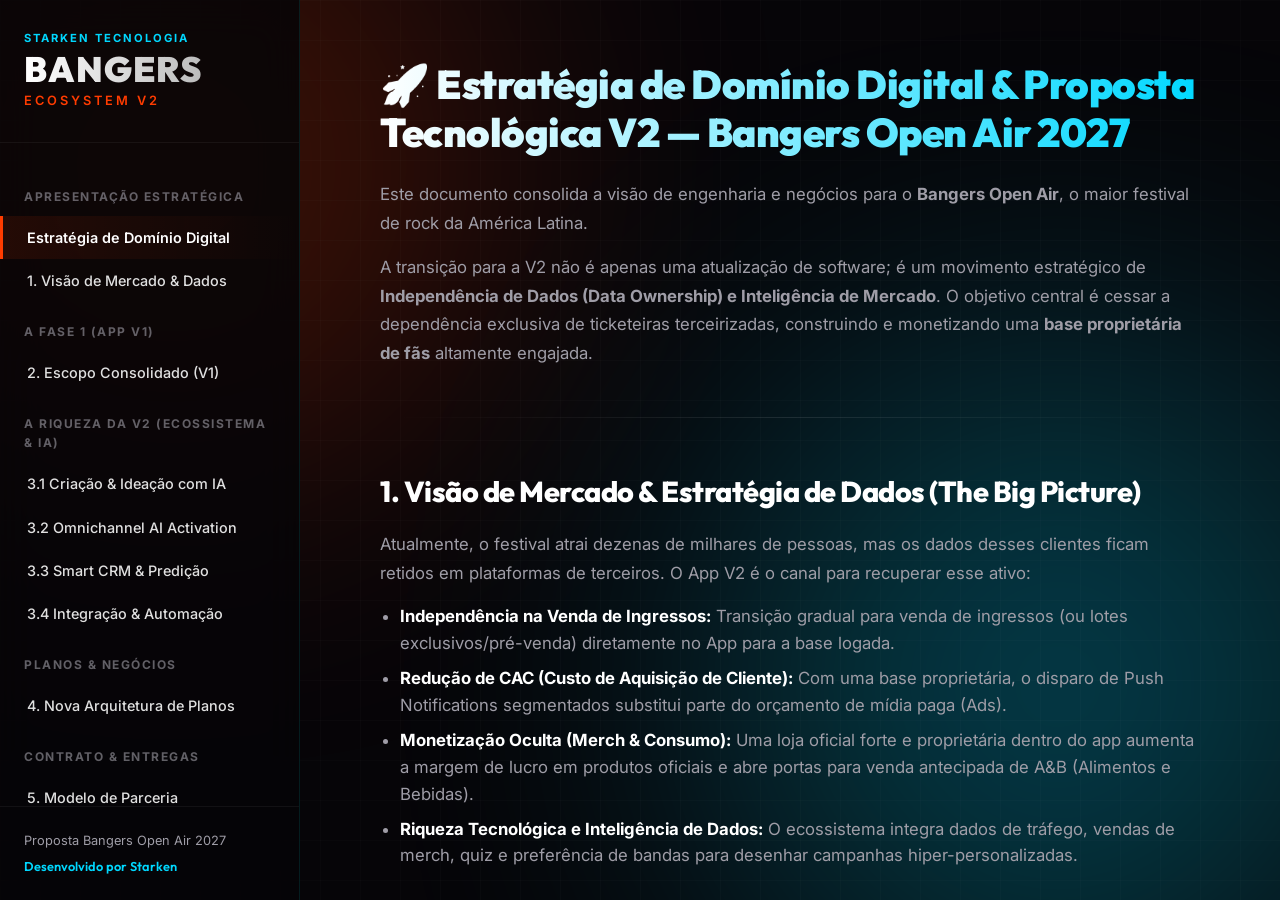
==== commit 005fe468: "feat: inversao do funil de vendas, inclusao de UI da fase 1 e cases de IA" ====
--- a/index.html
+++ b/index.html
@@ -31,19 +31,22 @@
                 <a href="#intro" class="nav-link active">Estratégia de Domínio Digital</a>
                 <a href="#visao-mercado" class="nav-link">1. Visão de Mercado & Dados</a>
                 
+                <div class="nav-category">A Fase 1 (App V1)</div>
+                <a href="#entregas-v1" class="nav-link">2. Escopo Consolidado (V1)</a>
+
+                <div class="nav-category">A Riqueza da V2 (Ecossistema & IA)</div>
+                <a href="#modulo-criacao" class="nav-link">3.1 Criação & Ideação com IA</a>
+                <a href="#omnichannel-ai" class="nav-link">3.2 Omnichannel AI Activation</a>
+                <a href="#smart-crm" class="nav-link">3.3 Smart CRM & Predição</a>
+                <a href="#social-automation" class="nav-link">3.4 Integração & Automação</a>
+                
                 <div class="nav-category">Planos & Negócios</div>
-                <a href="#arquitetura-planos" class="nav-link">2. Nova Arquitetura de Planos</a>
-                
-                <div class="nav-category">Central IA 360°</div>
-                <a href="#modulo-criacao" class="nav-link">3.4 Criação & Ideação com IA</a>
-                <a href="#omnichannel-ai" class="nav-link">3.5 Omnichannel AI Activation</a>
-                <a href="#smart-crm" class="nav-link">3.6 Smart CRM & Predição</a>
-                <a href="#social-automation" class="nav-link">3.8 Integração & Automação</a>
+                <a href="#arquitetura-planos" class="nav-link">4. Nova Arquitetura de Planos</a>
                 
                 <div class="nav-category">Contrato & Entregas</div>
-                <a href="#modelo-parceria" class="nav-link">4. Modelo de Parceria</a>
-                <a href="#roadmap" class="nav-link">5. Roadmap de Implementação</a>
-                <a href="#open-questions" class="nav-link">6. Open Questions</a>
+                <a href="#modelo-parceria" class="nav-link">5. Modelo de Parceria</a>
+                <a href="#roadmap" class="nav-link">6. Roadmap de Implementação</a>
+                <a href="#open-questions" class="nav-link">7. Open Questions</a>
             </nav>
 
             <div class="sidebar-footer">
@@ -60,10 +63,6 @@
                     <h1 class="doc-title">🚀 Estratégia de Domínio Digital & Proposta Tecnológica V2 — Bangers Open Air 2027</h1>
                     <p class="doc-text">Este documento consolida a visão de engenharia e negócios para o <strong>Bangers Open Air</strong>, o maior festival de rock da América Latina.</p>
                     <p class="doc-text">A transição para a V2 não é apenas uma atualização de software; é um movimento estratégico de <strong>Independência de Dados (Data Ownership) e Inteligência de Mercado</strong>. O objetivo central é cessar a dependência exclusiva de ticketeiras terceirizadas, construindo e monetizando uma <strong>base proprietária de fãs</strong> altamente engajada.</p>
-                    
-                    <div class="alert alert-important">
-                        <strong>IMPORTANTE:</strong> A Fase 0 (App V1) encontra-se em etapa de entrega e homologação (TestFlight/Stores). Este planejamento foca estritamente na grandiosa apresentação do ecossistema V2 que será apresentada à diretoria do festival.
-                    </div>
                 </section>
 
                 <hr class="doc-divider">
@@ -81,10 +80,100 @@
 
                 <hr class="doc-divider">
 
+                <!-- ENRIQUECIMENTO V1 AQUI -->
+                <section id="entregas-v1" class="doc-section">
+                    <h2 class="doc-heading">2. O Alicerce Tecnológico: O que já entregamos na Fase 1</h2>
+                    <p class="doc-text">A Fase 1 estabeleceu a fundação necessária para a inteligência de dados. Não entregamos apenas um aplicativo isolado, mas uma infraestrutura completa de comunicação, geolocalização e transações.</p>
+                    
+                    <div class="features-grid">
+                        <div class="feature-card">
+                            <h3>🛒 E-commerce Nativo Integrado</h3>
+                            <p>Infraestrutura de loja 100% configurada dentro do app para venda de merchandising oficial. Sem taxas de manutenção de plataformas terceiras, garantindo repasse direto e margem integral ao festival.</p>
+                        </div>
+                        <div class="feature-card">
+                            <h3>🗺️ Mapa Geolocalizado & Agenda</h3>
+                            <p>Mapa interativo do evento com rotas em tempo real. Sistema de "My Schedule", permitindo que o fã favorite suas bandas preferidas, gerando valiosos dados de preferência musical para a organização.</p>
+                        </div>
+                        <div class="feature-card">
+                            <h3>🎟️ Apple Wallet & Google Pay</h3>
+                            <p>Integração de ponta com carteiras digitais nativas. O ingresso ou credencial do fã salvo no Wallet, permitindo acesso imediato via NFC/QR sem depender de sinal de internet no local do evento.</p>
+                        </div>
+                        <div class="feature-card">
+                            <h3>📲 PWA & App Flutter (Alta Performance)</h3>
+                            <p>O aplicativo foi construído com Flutter, tecnologia oficial do Google. Além de rodar liso em iOS e Android, criamos a versão Web (PWA), permitindo uso instantâneo pelo navegador, reduzindo a fricção de download.</p>
+                        </div>
+                        <div class="feature-card">
+                            <h3>🔔 Push Notifications Estratégicos</h3>
+                            <p>Abertura de um canal direto, superando a barreira dos algoritmos sociais. Permite disparos instantâneos: "Últimos 100 ingressos do lote!" ou "Camiseta do Powerwolf com 10% OFF pelos próximos 30 minutos".</p>
+                        </div>
+                        <div class="feature-card">
+                            <h3>⚙️ Starken CMS (Painel Admin)</h3>
+                            <p>Painel de controle total para a diretoria: gestão flexível de conteúdo, gerenciamento de banners de patrocinadores e envio de notificações em tempo real, sem depender de programadores.</p>
+                        </div>
+                    </div>
+                </section>
+
+                <hr class="doc-divider">
+
+                <section class="doc-section">
+                    <h2 class="doc-heading">3. A Riqueza da V2: CENTRAL BANGERS IA 360° & Ecossistema</h2>
+                    <p class="doc-text">Com a base técnica consolidada na V1, a Fase 2 (V2) expande o App para um ecossistema inteligente de hiper-engajamento. Não é um "chat de suporte". É uma <strong>Central de Inteligência Operacional</strong> que se torna o cérebro digital do maior festival de rock da América Latina.</p>
+                    <p class="doc-text">Imagine um painel analítico onde o gestor ou CEO digita:</p>
+                    <blockquote class="doc-quote">
+                        "IA, com base nos perfis mais ativos no quiz esta semana, quais ganchos de remarketing você sugere testarmos para o público do Dia do Thrash Metal?"
+                    </blockquote>
+                    <p class="doc-text">E a IA responde instantaneamente cruzando dados do CRM, engajamento e histórico.</p>
+                </section>
+
+                <section id="modulo-criacao" class="doc-section">
+                    <h3 class="doc-subheading">🎨 3.1 — Módulo de Criação & Ideação com IA (Co-piloto da Equipe)</h3>
+                    <ul class="doc-list">
+                        <li><strong>Espaço Colaborativo Multiusuário:</strong> Acesso compartilhado para toda a equipe de criação (Jeff, designers e redatores), permitindo que trabalhem em conjunto nas mesmas campanhas dentro da ferramenta.</li>
+                        <li><strong>Módulo de Ideação de Copy/Hook:</strong> Geração instantânea de variações de textos persuasivos. 
+                            <br><span class="doc-italic" style="color: var(--accent-secondary); font-size: 0.95rem;">Exemplo Prático: A IA gera 5 opções de textos para um anúncio no Instagram promovendo a banda Kamelot, calibrando as palavras exatas para impactar usuários do app que favoritaram bandas de Power Metal.</span></li>
+                        <li><strong>Prototipagem Criativa:</strong> Auxílio na estruturação de roteiros de vídeos promocionais baseados nas preferências extraídas do banco de dados (Top 10 bandas mais favoritadas no "My Schedule").</li>
+                    </ul>
+                </section>
+
+                <hr class="doc-divider">
+
+                <section id="omnichannel-ai" class="doc-section">
+                    <h3 class="doc-subheading">🚀 3.2 — Omnichannel AI Activation: Ativação Preditiva</h3>
+                    <p class="doc-text">A IA atua como um vendedor invisível de alta conversão nos principais canais de contato (WhatsApp, Direct, Messenger).</p>
+                    <ol class="doc-list">
+                        <li><strong>Recuperação de Checkout Abandonado:</strong> 
+                            <br><span class="doc-italic" style="color: var(--accent-secondary); font-size: 0.95rem;">Exemplo de Retorno: Um usuário colocou um ingresso no carrinho mas não finalizou a compra. Após 2 horas, a IA da Starken envia um WhatsApp humanizado automático superando a objeção ou oferecendo um cupom de 5%, convertendo a venda de forma autônoma.</span></li>
+                        <li><strong>Qualificação de VIP & Leads Premium:</strong> Conversas interativas para identificar clientes propensos a comprar upgrades (camarotes, passaportes backstage) e encaminhamento qualificado para os fechadores.</li>
+                        <li><strong>Ativação Inteligente da Base:</strong> Disparo de mensagens personalizadas no WhatsApp com base no perfil do Quiz Gamificado no App.</li>
+                    </ol>
+                </section>
+
+                <hr class="doc-divider">
+
+                <section id="smart-crm" class="doc-section">
+                    <h3 class="doc-subheading">📊 3.3 — Smart CRM & Predição de Vendas</h3>
+                    <ul class="doc-list">
+                        <li><strong>Mapeamento Preditivo:</strong> 
+                            <br><span class="doc-italic" style="color: var(--accent-secondary); font-size: 0.95rem;">Exemplo Estratégico: O Dashboard acusa que 8.000 pessoas têm o ingresso do Dia 1, mas não o do Dia 2. O sistema sugere disparar uma oferta via Push/Email de upgrade para passaporte (combinação dos dias), gerando up-sell imediato com 0 custo de Ads.</span></li>
+                        <li>Criação de segmentos dinâmicos e exportáveis para o Facebook Ads (ex: "Criar público Lookalike de quem tirou nota máxima no Quiz de Thrash Metal").</li>
+                        <li>Projeção de esgotamento de lotes e alertas preventivos no painel do administrador.</li>
+                    </ul>
+                </section>
+
+                <hr class="doc-divider">
+
+                <section id="social-automation" class="doc-section">
+                    <h3 class="doc-subheading">⚙️ 3.4 — Integração de Agendamento Automático (Social Media Automation)</h3>
+                    <ul class="doc-list">
+                        <li>Integração direta com ferramentas como mLabs/Postgrain ou automação integrada via VPS proprietária ("Central Starken"). Permite o agendamento ágil de conteúdo gerado no próprio painel da Central Bangers, unificando IA e publicação num só lugar.</li>
+                    </ul>
+                </section>
+
+                <hr class="doc-divider">
+
                 <section id="arquitetura-planos" class="doc-section">
-                    <h2 class="doc-heading">2. A Nova Arquitetura de Planos Comerciais</h2>
-                    <p class="doc-text">Para suportar essa visão, a estrutura de renovação foi redesenhada em três níveis que escalam tanto em termos de <strong>capacidades de negócio</strong> quanto de <strong>tecnologia e inteligência</strong>.</p>
-                    <p class="doc-text">Todas as propostas incluem a <strong>Base de Sustentação Tecnológica</strong> (garantia de funcionamento do aplicativo nas lojas, correções de bugs e atualizações de compatibilidade).</p>
+                    <h2 class="doc-heading">4. A Nova Arquitetura de Planos Comerciais</h2>
+                    <p class="doc-text">Após compreender o imenso poder tecnológico detalhado acima, apresentamos os planos comerciais projetados para absorver e implementar essas soluções. Eles escalam em termos de <strong>capacidades de negócio</strong> e de <strong>tecnologia</strong>.</p>
 
                     <div class="code-block">
 <pre><code>===================================================================
@@ -94,129 +183,65 @@
    R$ 2.000/mês     |     R$ 4.500/mês     |     R$ 9.000/mês
 --------------------+----------------------+-----------------------
  E-commerce Básico  |  E-commerce Avançado | CENTRAL BANGERS IA 360°
- & Sustentação      |  + Site, CRM & App   | TOTAL (Operação + CRM)
+ & Sustentação      |  + Site, CRM & Quiz  | TOTAL (Operação + CRM)
 ===================================================================</code></pre>
                     </div>
 
-                    <h3 class="doc-subheading">🛡️ 1. BANGERS CORE — R$ 2.000/mês</h3>
-                    <p class="doc-italic">A fundação tecnológica obrigatória combinada com a entrada no e-commerce básico.</p>
-                    
-                    <h4 class="doc-h4">Entregas de Sustentação Tecnológica (Inclusas)</h4>
-                    <ul class="doc-list">
-                        <li><strong>Correções de bugs</strong> e ajustes técnicos contínuos no aplicativo.</li>
-                        <li><strong>Atualizações operacionais</strong> do aplicativo nas lojas (App Store e Google Play).</li>
-                        <li>Gestão de publicação e compatibilidade com novos sistemas operacionais (Android/iOS).</li>
-                        <li>Monitoramento básico de estabilidade do aplicativo.</li>
-                        <li>Suporte remoto em horário comercial para a equipe do festival.</li>
-                        <li>Pequenos ajustes visuais e de texto conforme demanda.</li>
-                    </ul>
-
-                    <h4 class="doc-h4">Entregas de Evolução/Negócio</h4>
-                    <ul class="doc-list">
-                        <li><strong>Loja E-commerce Básica:</strong> Integração de meio de pagamento próprio no app, permitindo vendas de merchandising (camisetas, bonés) com repasse direto para o festival.</li>
-                        <li><strong>Painel Administrativo Standard:</strong> Gestão básica de estoque, pedidos e cadastro de produtos.</li>
-                        <li><strong>Captação de Base (Fase 1):</strong> Início da coleta estruturada de e-mails e telefones dos usuários que baixam o app.</li>
-                    </ul>
-
-                    <h3 class="doc-subheading mt-4">⚡ 2. ALL ACCESS PRO — R$ 4.500/mês</h3>
-                    <p class="doc-italic">A experiência digital completa e integrada de site, aplicativo e CRM para engajamento e captação massiva de dados.</p>
-
-                    <h4 class="doc-h4">Entregas Inclusas</h4>
-                    <ul class="doc-list">
-                        <li><strong>Tudo do plano BANGERS CORE</strong> (incluindo toda a sustentação tecnológica, bugs, atualizações e suporte).</li>
-                        <li><strong>Novo Website Oficial Integrado:</strong> Desenvolvimento do novo site oficial do festival alinhado com a identidade visual 2027 e totalmente sincronizado com o banco de dados do app.</li>
-                        <li><strong>CRM Completo Integrado:</strong> Painel administrativo avançado para gestão de usuários, contatos, leads e segmentação.</li>
-                        <li><strong>Quiz Interativo Gamificado:</strong> Sistema dinâmico no app com timer, ranking e coleta de dados estratégicos dos fãs.</li>
-                        <li><strong>Minha Agenda (Sincronização & CRM):</strong> Integração da funcionalidade nativa do aplicativo (onde o fã monta sua agenda personalizada baseada nas bandas favoritas) com o banco de dados do CRM para mapeamento do perfil musical do fã em tempo real.</li>
-                        <li><strong>Disparos de Push Notifications:</strong> Sistema de notificações segmentadas disparadas diretamente pelo painel administrativo.</li>
-                        <li><strong>Loja E-commerce Avançada:</strong> Funcionalidades de carrinho abandonado, cross-sell (sugestões inteligentes de itens complementares) e analytics de conversão.</li>
-                        <li><strong>Suporte Prioritário (SLA Premium):</strong> Canal de atendimento prioritário com a Starken, monitoramento 24/7 de infraestrutura e plantão técnico garantido em dias críticos (viradas de lote e dias de festival).</li>
-                    </ul>
-
-                    <h3 class="doc-subheading mt-4">🧠 3. THE HEADLINER AI — R$ 9.000/mês</h3>
-
+                    <h3 class="doc-subheading">🛡️ BANGERS CORE — R$ 2.000/mês</h3>
+                    <p class="doc-italic">A fundação tecnológica que garante a estabilidade e evolução inicial da operação (App V1 evoluindo).</p>
+                    <ul class="doc-list">
+                        <li><strong>Garantia de Funcionamento (Sustentação):</strong> Monitoramento, correções de bugs em iOS/Android, atualizações de loja para atender aos rígidos critérios Apple e Google.</li>
+                        <li><strong>Loja E-commerce Básica:</strong> Operação total da loja nativa no app para venda de produtos oficiais, com repasse integral das vendas sem taxas de plataformas terceiras.</li>
+                        <li><strong>Suporte Remoto:</strong> Atendimento à equipe Bangers em horário comercial.</li>
+                        <li><strong>Fase Inicial de Dados:</strong> O aplicativo começa a coletar e cruzar os perfis básicos dos usuários.</li>
+                    </ul>
+
+                    <h3 class="doc-subheading mt-4">⚡ ALL ACCESS PRO — R$ 4.500/mês</h3>
+                    <p class="doc-italic">A experiência digital integrada que une a base de fãs (App e Site) a uma ferramenta real de captação de dados para o marketing.</p>
+                    <ul class="doc-list">
+                        <li><strong>Tudo do BANGERS CORE.</strong></li>
+                        <li><strong>Novo Website Oficial Sincronizado:</strong> O portal da web reformulado e conectado ao mesmo banco de dados do App (Omnichannel base).</li>
+                        <li><strong>CRM Estruturado:</strong> Painel para visualizar leads, favoritos e acessos.</li>
+                        <li><strong>Quiz Interativo (Gamificação):</strong> Uma máquina de captação de dados disfarçada de entretenimento, mapeando gosto musical de forma lúdica.</li>
+                        <li><strong>Sincronização do "My Schedule":</strong> Os dados de agendamento de shows começam a gerar clusters de público no CRM.</li>
+                        <li><strong>SLA Premium:</strong> Suporte de plantão técnico em dias de viradas de lote e nos dias críticos do evento.</li>
+                    </ul>
+
+                    <h3 class="doc-subheading mt-4">🧠 THE HEADLINER AI — R$ 9.000/mês</h3>
+                    <p class="doc-italic">O ápice tecnológico. A contratação do ecossistema inteligente e independente, implementando todos os módulos da Central IA 360° detalhados na Seção 3.</p>
+                    <ul class="doc-list">
+                        <li><strong>Tudo do ALL ACCESS PRO.</strong></li>
+                        <li><strong>Módulo de Criação com IA (3.1):</strong> Co-piloto para toda a equipe de marketing (copy e prototipagem).</li>
+                        <li><strong>Omnichannel Activation (3.2):</strong> Vendedor autônomo recuperando vendas no WhatsApp e qualificando leads para camarotes.</li>
+                        <li><strong>Smart CRM Preditivo (3.3):</strong> Inteligência que prevê esgotamento de lotes e sugere segmentações hiper-personalizadas.</li>
+                        <li><strong>Integração de Postagens (3.4).</strong></li>
+                    </ul>
                     <div class="alert alert-note">
-                        <strong>NOTA:</strong> <strong>Modelo de Custo & Integração:</strong> A Starken fará a <strong>integração</strong> da Central com o motor do <strong>Assessor Digital IA</strong> que já está em desenvolvimento interno pela Starken. O custo de consumo de tokens das APIs (OpenAI, Anthropic, etc.) será faturado e pago diretamente pelo cliente.
-                    </div>
-
-                    <h4 class="doc-h4">A Visão: CENTRAL BANGERS IA 360°</h4>
-                    <p class="doc-text">Não é um "chat de suporte". É uma <strong>Central de Inteligência Operacional</strong> que se torna o cérebro digital do maior festival de rock da América Latina.</p>
-                    <p class="doc-text">Imagine um painel analítico onde o gestor ou CEO digita:</p>
-                    <blockquote class="doc-quote">
-                        "IA, com base nos perfis mais ativos no quiz esta semana, quais ganchos de remarketing você sugere testarmos para o público do Dia do Thrash Metal?"
-                    </blockquote>
-                    <p class="doc-text">E a IA responde instantaneamente cruzando dados do CRM, engajamento e histórico.</p>
-                </section>
-
-                <hr class="doc-divider">
-
-                <section id="modulo-criacao" class="doc-section">
-                    <h3 class="doc-subheading">🎨 3.4 — Módulo de Criação & Ideação com IA (Co-piloto da Equipe)</h3>
-                    <ul class="doc-list">
-                        <li><strong>Espaço Colaborativo Multiusuário:</strong> Acesso compartilhado para toda a equipe de criação (Jeff, designers e redatores), permitindo que trabalhem em conjunto nas mesmas campanhas.</li>
-                        <li><strong>Módulo de Ideação de Copy/Hook:</strong> Geração de variações de textos persuasivos, chamadas para ação (CTAs) e ganchos de anúncios baseado nas bandas preferidas do público.</li>
-                        <li><strong>Prototipagem Criativa:</strong> Auxílio na estruturação de briefings criativos e roteiros de vídeos promocionais baseados nas preferências extraídas do banco de dados.</li>
-                    </ul>
-                </section>
-
-                <hr class="doc-divider">
-
-                <section id="omnichannel-ai" class="doc-section">
-                    <h3 class="doc-subheading">🚀 3.5 — Omnichannel AI Activation: Ativação Preditiva e Engajamento Conversacional</h3>
-                    <p class="doc-text">A IA atua como um motor de ativação de alta conversão nos principais canais de contato do festival (WhatsApp, Direct, Messenger), focando em marketing inteligente, atração de novos leads VIP e recuperação ativa.</p>
-
-                    <h4 class="doc-h4">Ativação Conversacional e Conversão:</h4>
-                    <ol class="doc-list">
-                        <li><strong>Ativação Inteligente da Base:</strong> Disparo de notificações e mensagens personalizadas baseadas no perfil e bandas favoritadas pelo usuário no app.</li>
-                        <li><strong>Qualificação de VIP & Leads:</strong> Conversas interativas e segmentadas para identificar clientes propensos a comprar ingressos premium (camarotes, backstage) e encaminhamento rápido para o time comercial da Starken.</li>
-                        <li><strong>Recuperação de Checkout Abandonado:</strong> Interações automáticas pelo WhatsApp para superação de dúvidas no ato da compra.</li>
-                    </ol>
-                </section>
-
-                <hr class="doc-divider">
-
-                <section id="smart-crm" class="doc-section">
-                    <h3 class="doc-subheading">📊 3.6 — Smart CRM & Predição de Vendas</h3>
-                    <ul class="doc-list">
-                        <li>Sugestões preditivas com base no comportamento de compras do lote atual.</li>
-                        <li>Criação de segmentos dinâmicos automatizados no CRM (ex: fãs que favoritaram bandas clássicas e baixaram o app).</li>
-                        <li>Projeção de esgotamento de lotes e alertas preventivos para campanhas orgânicas e pagas.</li>
-                    </ul>
-                </section>
-
-                <hr class="doc-divider">
-
-                <section id="social-automation" class="doc-section">
-                    <h3 class="doc-subheading">⚙️ 3.8 — Integração de Postagens & Agendamento Automático (Social Media Automation)</h3>
-                    <ul class="doc-list">
-                        <li>Integração direta com ferramentas como mLabs/Postgrain ou automação integrada via VPS proprietária ("Central Starken") para agendamento ágil de conteúdo gerado/validado no painel da Central Bangers.</li>
-                    </ul>
+                        <strong>NOTA de Infraestrutura IA:</strong> A Starken criará e hospedará o motor. Os custos literais de requisição e consumo de Tokens das provedoras de IA (Ex: OpenAI GPT-4) serão faturados à parte via conta do cliente, garantindo transparência 100%.
+                    </div>
                 </section>
 
                 <hr class="doc-divider">
 
                 <section id="modelo-parceria" class="doc-section">
-                    <h2 class="doc-heading">4. Modelo de Parceria e Estrutura Contratual (24 Meses com Performance Milestone)</h2>
-                    <p class="doc-text">Para garantir a viabilidade, o retorno sobre o investimento (ROI) e o desenvolvimento sustentável das inteligências artificiais e integrações, o modelo de contratação foi estruturado sob uma perspectiva de parceria de longo prazo.</p>
-
-                    <h3 class="doc-subheading">4.1. Prazo Contratual de 24 Meses</h3>
-                    <ul class="doc-list">
-                        <li><strong>Visão de Ciclo Anual:</strong> Um festival opera em ciclos anuais. O contrato de 24 meses permite que o ecossistema e a IA utilizem os dados históricos e comportamentais consolidados do primeiro ano para potencializar o ROI no segundo ciclo de vendas do festival.</li>
-                        <li><strong>Segurança e Sustentação:</strong> Protege o investimento inicial em customização de tecnologia pela Starken, garantindo atualizações contínuas de compatibilidade.</li>
-                    </ul>
-
-                    <h3 class="doc-subheading mt-4">4.2. Cláusula de Ajuste por Milestone de Performance (Aos 12 Meses)</h3>
-                    <ul class="doc-list">
-                        <li><strong>Base Fixa Inicial:</strong> R$ 9.000,00/mês nos primeiros 12 meses.</li>
-                        <li><strong>Gatilho de Performance (Mês 12):</strong> Avaliação de KPIs preestabelecidos (aumento nas vendas da loja própria de merch pelo app, volume de vendas gerados ou recuperados por conversação ativa e otimização das campanhas de tráfego pago).</li>
-                        <li><strong>Ajuste de Sucesso:</strong> Caso os resultados de ROI comprovem a eficiência do ecossistema, o fee mensal para os 12 meses subsequentes será reajustado para uma estrutura híbrida (fee fixo reajustado ou fixo + bônus de performance/sucesso), compartilhando de forma justa o valor tecnológico gerado.</li>
+                    <h2 class="doc-heading">5. Modelo de Parceria (24 Meses com Milestone)</h2>
+                    <p class="doc-text">O ecossistema é projetado para aprender com os dados ao longo do tempo. O retorno (ROI) explode no segundo ano com base no histórico do primeiro.</p>
+
+                    <h3 class="doc-subheading">5.1. Contrato de 24 Meses</h3>
+                    <ul class="doc-list">
+                        <li>Um ciclo protege o investimento em infraestrutura pesada da Starken e viabiliza a entrega da Inteligência Artificial por um valor mensal fixo muito abaixo de montar uma equipe de engenharia in-house.</li>
+                    </ul>
+
+                    <h3 class="doc-subheading mt-4">5.2. Gatilho de Performance (Mês 12)</h3>
+                    <ul class="doc-list">
+                        <li>Para o plano The Headliner, avaliamos os KPIs após 1 ano (ex: vendas salvas pelo robô do WhatsApp, volume vendido no app). Comprovado o sucesso comercial do ecossistema, o fee para o 2º ano muda para um modelo híbrido (fixo + participação no crescimento gerado).</li>
                     </ul>
                 </section>
 
                 <hr class="doc-divider">
 
                 <section id="roadmap" class="doc-section">
-                    <h2 class="doc-heading">5. Roadmap de Implementação</h2>
+                    <h2 class="doc-heading">6. Roadmap de Implementação</h2>
                     
                     <div class="table-responsive">
                         <table class="doc-table">
@@ -224,33 +249,33 @@
                                 <tr>
                                     <th>Fase</th>
                                     <th>Descrição</th>
-                                    <th>Prazo Estimado</th>
+                                    <th>Status / Prazo</th>
                                 </tr>
                             </thead>
                             <tbody>
                                 <tr>
-                                    <td><strong>Fase 0</strong></td>
-                                    <td>Entrega App V1 (TestFlight -> Stores)</td>
+                                    <td><strong>Fase 0/1</strong></td>
+                                    <td>Entrega App V1 & Infraestrutura Base (iOS/Android/PWA)</td>
                                     <td><span class="status-badge success">✅ Em andamento</span></td>
                                 </tr>
                                 <tr>
-                                    <td><strong>Fase 1</strong></td>
-                                    <td>Aprovação do plano + Dashboard de Apresentação Web</td>
+                                    <td><strong>Aprovação</strong></td>
+                                    <td>Aprovação desta Estratégia Comercial + Kick-off V2</td>
                                     <td><span class="status-badge info">Imediato</span></td>
                                 </tr>
                                 <tr>
                                     <td><strong>Fase 2</strong></td>
-                                    <td>Implementação BANGERS CORE (E-commerce + Sustentação)</td>
+                                    <td>BANGERS CORE (E-commerce + Base de Dados Unificada)</td>
                                     <td><span class="status-badge pending">Mês 1-2</span></td>
                                 </tr>
                                 <tr>
                                     <td><strong>Fase 3</strong></td>
-                                    <td>Implementação ALL ACCESS PRO (Site + CRM + Quiz)</td>
+                                    <td>ALL ACCESS PRO (Site Integrado + Gamificação/Quiz + CRM)</td>
                                     <td><span class="status-badge pending">Mês 2-4</span></td>
                                 </tr>
                                 <tr>
                                     <td><strong>Fase 4</strong></td>
-                                    <td>Implementação HEADLINER AI — Central IA 360° (IA + Integrações + Dashboards)</td>
+                                    <td>THE HEADLINER AI (Ativação IA Omnichannel + Dashboards Preditivos)</td>
                                     <td><span class="status-badge pending">Mês 4-8</span></td>
                                 </tr>
                             </tbody>
@@ -261,44 +286,33 @@
                 <hr class="doc-divider">
 
                 <section id="open-questions" class="doc-section">
-                    <h2 class="doc-heading">6. Open Questions</h2>
-                    
+                    <h2 class="doc-heading">7. Open Questions</h2>
                     <div class="alert alert-important">
                         <ol class="doc-list" style="margin-bottom: 0;">
-                            <li>A profundidade da visão da <strong>CENTRAL BANGERS IA 360°</strong> está alinhada ao posicionamento de riqueza tecnológica que você busca?</li>
-                            <li>Os milestones de validação de ROI no 12º mês para o contrato Enterprise de 24 meses são adequados para a mesa de negociação?</li>
+                            <li>O fluxo reorganizado (mostrando primeiro as armas de guerra da Inteligência Artificial e só depois o preço dos pacotes) ficou convincente para os diretores do festival?</li>
+                            <li>Os exemplos práticos de ROI (Recuperação de carrinho, sugestão de Up-sell de dias) deixaram claro como a tecnologia se paga?</li>
                         </ol>
                     </div>
                 </section>
 
                 <div class="doc-footer">
-                    <p>Fim do Documento</p>
+                    <p>Fim do Documento Estratégico</p>
                 </div>
             </div>
         </main>
     </div>
 
     <script>
-        // Smooth scrolling and active link highlighting
         document.querySelectorAll('.nav-link').forEach(link => {
             link.addEventListener('click', function(e) {
                 e.preventDefault();
-                
-                // Remove active class from all links
                 document.querySelectorAll('.nav-link').forEach(l => l.classList.remove('active'));
-                
-                // Add active class to clicked link
                 this.classList.add('active');
-                
-                // Smooth scroll to target
                 const targetId = this.getAttribute('href').substring(1);
                 const targetSection = document.getElementById(targetId);
-                
                 if (targetSection) {
-                    // Calculate offset to account for some top padding if needed
                     const container = document.querySelector('.main-content');
                     const topPos = targetSection.offsetTop - 40;
-                    
                     container.scrollTo({
                         top: topPos,
                         behavior: 'smooth'
@@ -307,21 +321,17 @@
             });
         });
 
-        // Intersection Observer to highlight active section on scroll
         const sections = document.querySelectorAll('.doc-section');
         const navLinks = document.querySelectorAll('.nav-link');
-        
         const observerOptions = {
             root: document.querySelector('.main-content'),
             rootMargin: '0px 0px -60% 0px',
             threshold: 0
         };
-
         const observer = new IntersectionObserver((entries) => {
             entries.forEach(entry => {
                 if (entry.isIntersecting) {
                     const id = entry.target.getAttribute('id');
-                    
                     navLinks.forEach(link => {
                         link.classList.remove('active');
                         if (link.getAttribute('href') === `#${id}`) {
@@ -332,9 +342,7 @@
             });
         }, observerOptions);
 
-        sections.forEach(section => {
-            observer.observe(section);
-        });
+        sections.forEach(section => observer.observe(section));
     </script>
 </body>
 </html>
--- a/style.css
+++ b/style.css
@@ -492,3 +492,38 @@
         display: none;
     }
 }
+
+/* Feature Cards (V1) */
+.features-grid {
+    display: grid;
+    grid-template-columns: repeat(auto-fit, minmax(250px, 1fr));
+    gap: 20px;
+    margin-top: 20px;
+}
+
+.feature-card {
+    background: rgba(255, 255, 255, 0.03);
+    border: 1px solid rgba(255, 255, 255, 0.05);
+    border-radius: 12px;
+    padding: 20px;
+    transition: all 0.3s ease;
+}
+
+.feature-card:hover {
+    background: rgba(255, 255, 255, 0.05);
+    border-color: var(--accent-secondary);
+    transform: translateY(-5px);
+}
+
+.feature-card h3 {
+    font-family: var(--font-heading);
+    font-size: 1.1rem;
+    color: #fff;
+    margin-bottom: 10px;
+}
+
+.feature-card p {
+    font-size: 0.95rem;
+    color: var(--text-muted);
+    line-height: 1.5;
+}
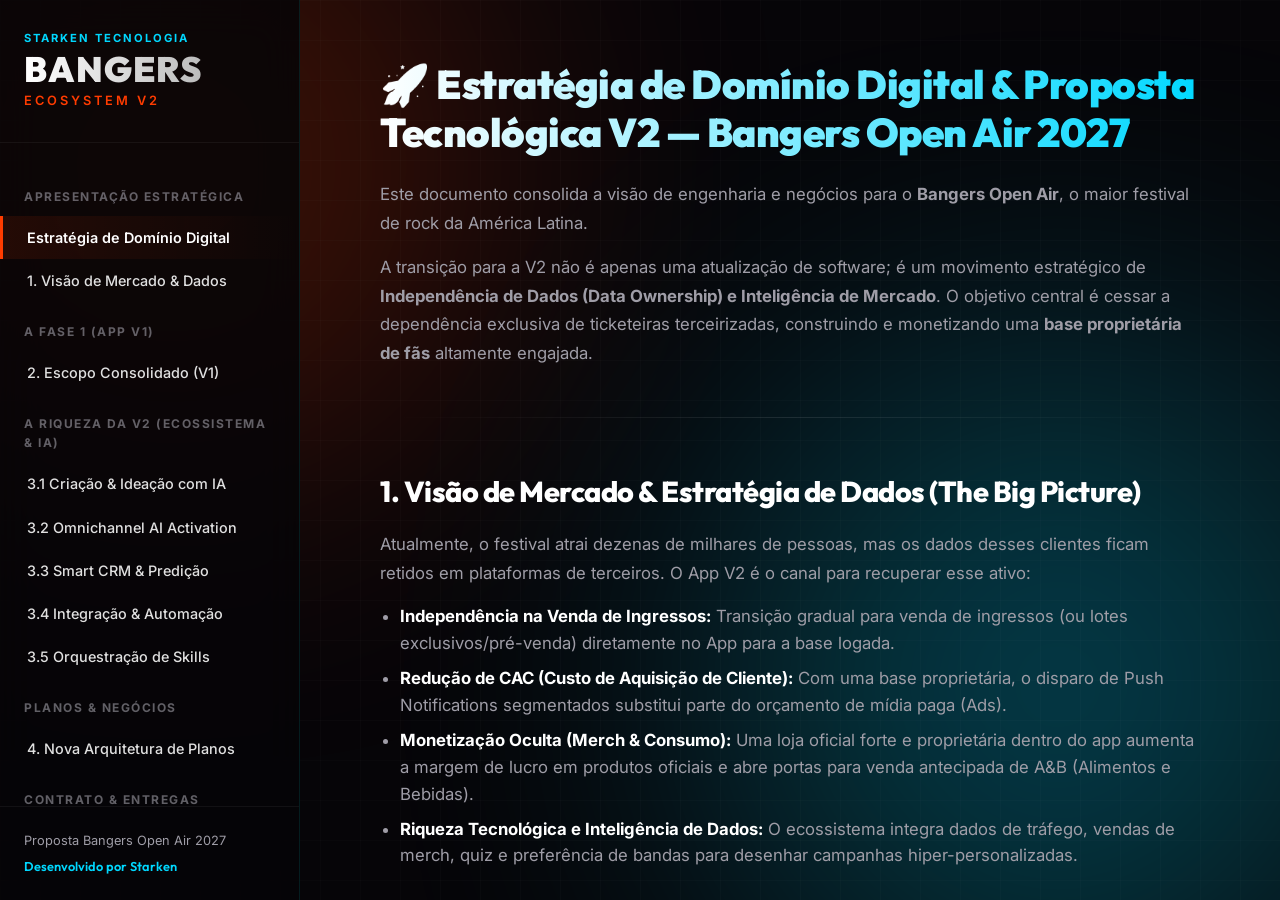
==== commit 640772f0: "feat: integra a documentação de orquestração de skills (PRD) na proposta comercial" ====
--- a/index.html
+++ b/index.html
@@ -39,6 +39,7 @@
                 <a href="#omnichannel-ai" class="nav-link">3.2 Omnichannel AI Activation</a>
                 <a href="#smart-crm" class="nav-link">3.3 Smart CRM & Predição</a>
                 <a href="#social-automation" class="nav-link">3.4 Integração & Automação</a>
+                <a href="#orquestracao-skills" class="nav-link">3.5 Orquestração de Skills</a>
                 
                 <div class="nav-category">Planos & Negócios</div>
                 <a href="#arquitetura-planos" class="nav-link">4. Nova Arquitetura de Planos</a>
@@ -78,37 +79,127 @@
                     </ul>
                 </section>
 
-                <hr class="doc-divider">
-
-                <!-- ENRIQUECIMENTO V1 AQUI -->
-                <section id="entregas-v1" class="doc-section">
-                    <h2 class="doc-heading">2. O Alicerce Tecnológico: O que já entregamos na Fase 1</h2>
-                    <p class="doc-text">A Fase 1 estabeleceu a fundação necessária para a inteligência de dados. Não entregamos apenas um aplicativo isolado, mas uma infraestrutura completa de comunicação, geolocalização e transações.</p>
+                                <section id="entregas-v1" class="doc-section">
+                    <h2 class="doc-heading">2. O Alicerce Tecnológico: Escopo em Fase de Entrega (V1)</h2>
+                    <p class="doc-text">A Fase 1 está estabelecendo a fundação técnica necessária para a inteligência de dados. O projeto está em fase avançada de homologação e submissão (TestFlight/Lojas). Clique em cada pilar para ver o status detalhado e os itens de transição:</p>
                     
-                    <div class="features-grid">
-                        <div class="feature-card">
-                            <h3>🛒 E-commerce Nativo Integrado</h3>
-                            <p>Infraestrutura de loja 100% configurada dentro do app para venda de merchandising oficial. Sem taxas de manutenção de plataformas terceiras, garantindo repasse direto e margem integral ao festival.</p>
-                        </div>
-                        <div class="feature-card">
-                            <h3>🗺️ Mapa Geolocalizado & Agenda</h3>
-                            <p>Mapa interativo do evento com rotas em tempo real. Sistema de "My Schedule", permitindo que o fã favorite suas bandas preferidas, gerando valiosos dados de preferência musical para a organização.</p>
-                        </div>
-                        <div class="feature-card">
-                            <h3>🎟️ Apple Wallet & Google Pay</h3>
-                            <p>Integração de ponta com carteiras digitais nativas. O ingresso ou credencial do fã salvo no Wallet, permitindo acesso imediato via NFC/QR sem depender de sinal de internet no local do evento.</p>
-                        </div>
-                        <div class="feature-card">
-                            <h3>📲 PWA & App Flutter (Alta Performance)</h3>
-                            <p>O aplicativo foi construído com Flutter, tecnologia oficial do Google. Além de rodar liso em iOS e Android, criamos a versão Web (PWA), permitindo uso instantâneo pelo navegador, reduzindo a fricção de download.</p>
-                        </div>
-                        <div class="feature-card">
-                            <h3>🔔 Push Notifications Estratégicos</h3>
-                            <p>Abertura de um canal direto, superando a barreira dos algoritmos sociais. Permite disparos instantâneos: "Últimos 100 ingressos do lote!" ou "Camiseta do Powerwolf com 10% OFF pelos próximos 30 minutos".</p>
-                        </div>
-                        <div class="feature-card">
-                            <h3>⚙️ Starken CMS (Painel Admin)</h3>
-                            <p>Painel de controle total para a diretoria: gestão flexível de conteúdo, gerenciamento de banners de patrocinadores e envio de notificações em tempo real, sem depender de programadores.</p>
+                    <div class="v1-status-grid">
+                        <div class="status-card active" data-target="pwa">
+                            <div class="status-card-header">
+                                <h3>🌐 Web / PWA (Site Público)</h3>
+                                <span class="status-percentage">95%</span>
+                            </div>
+                            <div class="progress-container">
+                                <div class="progress-bar" style="width: 95%;"></div>
+                            </div>
+                            <p class="status-summary-text">Landing page, lineup, agenda e catálogo do e-commerce concluídos.</p>
+                        </div>
+
+                        <div class="status-card" data-target="admin">
+                            <div class="status-card-header">
+                                <h3>⚙️ Admin Panel (CMS Starken)</h3>
+                                <span class="status-percentage">90%</span>
+                            </div>
+                            <div class="progress-container">
+                                <div class="progress-bar" style="width: 90%;"></div>
+                            </div>
+                            <p class="status-summary-text">CRUDs de bandas, patrocinadores, envio de push e contatos ativos.</p>
+                        </div>
+
+                        <div class="status-card" data-target="flutter">
+                            <div class="status-card-header">
+                                <h3>📱 App Nativo Flutter</h3>
+                                <span class="status-percentage">85%</span>
+                            </div>
+                            <div class="progress-container">
+                                <div class="progress-bar" style="width: 85%;"></div>
+                            </div>
+                            <p class="status-summary-text">Telas base compiladas, autenticação real e builds TestFlight ativos.</p>
+                        </div>
+
+                        <div class="status-card" data-target="firebase">
+                            <div class="status-card-header">
+                                <h3>🔥 Firebase Backend</h3>
+                                <span class="status-percentage">90%</span>
+                            </div>
+                            <div class="progress-container">
+                                <div class="progress-bar" style="width: 90%;"></div>
+                            </div>
+                            <p class="status-summary-text">Modelagem NoSQL estruturada com regras de segurança validadas.</p>
+                        </div>
+
+                        <div class="status-card" data-target="infra">
+                            <div class="status-card-header">
+                                <h3>🚀 Infra & DevOps</h3>
+                                <span class="status-percentage">85%</span>
+                            </div>
+                            <div class="progress-container">
+                                <div class="progress-bar" style="width: 85%;"></div>
+                            </div>
+                            <p class="status-summary-text">Deploys automatizados Vercel, Firebase Hosting e TestFlight ativos.</p>
+                        </div>
+                    </div>
+
+                    <!-- Detalhes Dinâmicos (controlados por JS) -->
+                    <div id="v1-details-panel" class="v1-status-details">
+                        <div class="details-header">
+                            <div class="details-title-wrapper">
+                                <h3 id="details-title">Web / PWA (Site Público)</h3>
+                                <span id="details-pct" class="details-badge">95% Concluído</span>
+                            </div>
+                        </div>
+                        <div class="details-columns">
+                            <div class="details-column temos">
+                                <h4>✅ O que já temos pronto</h4>
+                                <ul id="details-temos-list" class="details-list">
+                                    <!-- Dinâmico via JS -->
+                                </ul>
+                            </div>
+                            <div class="details-column falta">
+                                <h4>🛠️ Transição para a V2 (Itens Faltantes)</h4>
+                                <ul id="details-falta-list" class="details-list">
+                                    <!-- Dinâmico via JS -->
+                                </ul>
+                            </div>
+                        </div>
+                    </div>
+
+                    <!-- Bloco de Prioridades de Lançamento -->
+                    <div class="priorities-container">
+                        <div class="priorities-header">
+                            <h3>🎯 Prioridades Estratégicas para Fechamento & Lançamento</h3>
+                            <p class="doc-text" style="font-size: 0.95rem; margin-bottom: 0;">Para encerrar a Fase 1 e iniciar o onboarding do ecossistema V2, os esforços técnicos e de negócio estão organizados nos seguintes focos:</p>
+                        </div>
+                        <div class="priorities-grid">
+                            <div class="priority-box p1">
+                                <div class="priority-tier">Foco 1 — Lançamento</div>
+                                <h4>🔥 Lojas & Monetização</h4>
+                                <p>Homologar a publicação final do App Flutter nas lojas e integrar o gateway de pagamento real para vendas do e-commerce.</p>
+                                <ul>
+                                    <li>Submissão Apple App Store & Google Play</li>
+                                    <li>Gateway de Pagamento transparente (Stripe/Pagar.me)</li>
+                                </ul>
+                            </div>
+                            <div class="priority-box p2">
+                                <div class="priority-tier">Foco 2 — Experiência</div>
+                                <h4>🗺️ Mapa & Navegação</h4>
+                                <p>Implementar a interação do mapa por SVG nativo, integrar deep links e habilitar armazenamento de imagens.</p>
+                                <ul>
+                                    <li>Integração SVG para Mapa Interativo</li>
+                                    <li>Configuração de Deep Links para telas internas</li>
+                                    <li>Mídia de bandas no Firebase Storage</li>
+                                </ul>
+                            </div>
+                            <div class="priority-box p3">
+                                <div class="priority-tier">Foco 3 — Escala</div>
+                                <h4>⚡ Telemetria & Automação</h4>
+                                <p>Estruturar gatilhos server-side para automação de mensagens e habilitar logs de estabilidade.</p>
+                                <ul>
+                                    <li>Setup do Firebase Analytics e Crashlytics</li>
+                                    <li>Cloud Functions para processamento automático de filas</li>
+                                    <li>CI/CD automatizado para compilação do App</li>
+                                </ul>
+                            </div>
                         </div>
                     </div>
                 </section>
@@ -167,6 +258,50 @@
                     <ul class="doc-list">
                         <li>Integração direta com ferramentas como mLabs/Postgrain ou automação integrada via VPS proprietária ("Central Starken"). Permite o agendamento ágil de conteúdo gerado no próprio painel da Central Bangers, unificando IA e publicação num só lugar.</li>
                     </ul>
+                </section>
+
+                <hr class="doc-divider">
+
+                <section id="orquestracao-skills" class="doc-section">
+                    <h3 class="doc-subheading">🛠️ 3.5 — Orquestração de Skills (A Engrenagem Invisível)</h3>
+                    <p class="doc-text">Toda a inteligência da Central IA e automações do festival é impulsionada por um motor local de <strong>Orquestração de Skills</strong>. Este motor utiliza os repositórios isolados do <strong>NotFair</strong> e do <strong>Awesome Skills</strong> como agentes autônomos para executar tarefas técnicas e de marketing diretamente na infraestrutura do festival:</p>
+                    
+                    <div class="features-grid" style="margin-bottom: 25px;">
+                        <div class="feature-card">
+                            <h3>🔒 Core Engine & Tracking (NotFair)</h3>
+                            <p>Automação de auditorias e setups de infraestrutura:</p>
+                            <ul style="margin-top: 10px; padding-left: 15px; font-size: 0.85rem; color: var(--text-muted);">
+                                <li><strong>Validate:</strong> Validador automático de ambiente, conexões e chaves seguras (isoladas em C:\dev\tenants\bangers).</li>
+                                <li><strong>GTM Deploy:</strong> Auto-deployer de tags GA4, Facebook Pixel e conversões na API do GTM.</li>
+                                <li><strong>Leads Listener:</strong> Escuta em tempo real no Firebase para sincronização instantânea de cadastros e quiz com o CRM.</li>
+                            </ul>
+                        </div>
+                        <div class="feature-card">
+                            <h3>📊 Marketing & Playbooks (Awesome Skills)</h3>
+                            <p>Biblioteca de inteligência para atração e conversão:</p>
+                            <ul style="margin-top: 10px; padding-left: 15px; font-size: 0.85rem; color: var(--text-muted);">
+                                <li><strong>Ad Campaign Creator:</strong> Scripts como <code>starken_campaign.py</code> geram campanhas estruturadas baseadas nos favoritados do App.</li>
+                                <li><strong>Keyword Intelligence:</strong> Mapeamento e estudo de volume de buscas para atração de novos leads.</li>
+                                <li><strong>Creative Prompting:</strong> Playbooks para geração autônoma de copys persuasivos e briefings de anúncios.</li>
+                            </ul>
+                        </div>
+                    </div>
+
+                    <!-- Mock de Console de Terminal Interativo -->
+                    <div class="code-block" style="background: #09080d; border-color: var(--border-glass-hover); border-radius: 12px;">
+<pre style="color: #00d8ff; font-family: monospace; font-size: 0.85rem; line-height: 1.5;">
+<span style="color: var(--text-muted);"># Exemplo: Rodando o validador de conexões do festival</span>
+<span style="color: var(--accent-primary); font-weight: bold;">PS C:\Bengers-OpenAir&gt;</span> python skills/NotFair/bin/nf.py validate bangers
+[*] Validando configurações do Tenant: bangers...
+  [ OK ] Campo 'tenant.name' validado (Bangers Open Air).
+  [ OK ] Campo 'tenant.slug' validado (bangers).
+  [ OK ] Campo 'platforms.meta_ads.ad_account_id' validado (act_1234567890).
+  [ OK ] Variável 'META_MARKETING_API_ACCESS_TOKEN' validada.
+  [ OK ] Variável 'GEMINI_API_KEY' validada.
+------------------------------------------------------------
+[OK] Validacao CONCLUIDA com sucesso! Pronto para execuções de automação.
+</pre>
+                    </div>
                 </section>
 
                 <hr class="doc-divider">
@@ -242,44 +377,189 @@
 
                 <section id="roadmap" class="doc-section">
                     <h2 class="doc-heading">6. Roadmap de Implementação</h2>
+                    <p class="doc-text">Considerando o tempo de mercado do festival, otimizamos o cronograma para uma implementação altamente ágil e sequencial. Em vez de 8 meses, estruturamos o rollout completo do ecossistema e das IAs em <strong>12 semanas (3 meses)</strong>, garantindo que tudo esteja testado, homologado e captando dados bem antes da data de início de venda dos ingressos principais.</p>
                     
-                    <div class="table-responsive">
-                        <table class="doc-table">
-                            <thead>
-                                <tr>
-                                    <th>Fase</th>
-                                    <th>Descrição</th>
-                                    <th>Status / Prazo</th>
-                                </tr>
-                            </thead>
-                            <tbody>
-                                <tr>
-                                    <td><strong>Fase 0/1</strong></td>
-                                    <td>Entrega App V1 & Infraestrutura Base (iOS/Android/PWA)</td>
-                                    <td><span class="status-badge success">✅ Em andamento</span></td>
-                                </tr>
-                                <tr>
-                                    <td><strong>Aprovação</strong></td>
-                                    <td>Aprovação desta Estratégia Comercial + Kick-off V2</td>
-                                    <td><span class="status-badge info">Imediato</span></td>
-                                </tr>
-                                <tr>
-                                    <td><strong>Fase 2</strong></td>
-                                    <td>BANGERS CORE (E-commerce + Base de Dados Unificada)</td>
-                                    <td><span class="status-badge pending">Mês 1-2</span></td>
-                                </tr>
-                                <tr>
-                                    <td><strong>Fase 3</strong></td>
-                                    <td>ALL ACCESS PRO (Site Integrado + Gamificação/Quiz + CRM)</td>
-                                    <td><span class="status-badge pending">Mês 2-4</span></td>
-                                </tr>
-                                <tr>
-                                    <td><strong>Fase 4</strong></td>
-                                    <td>THE HEADLINER AI (Ativação IA Omnichannel + Dashboards Preditivos)</td>
-                                    <td><span class="status-badge pending">Mês 4-8</span></td>
-                                </tr>
-                            </tbody>
-                        </table>
+                    <div class="timeline-container">
+                        <div class="timeline-line"></div>
+                        
+                        <!-- Fase 0/1 -->
+                        <div class="timeline-item status-completed">
+                            <div class="timeline-dot"></div>
+                            <div class="timeline-content">
+                                <div class="timeline-header">
+                                    <span class="timeline-phase">Fase 0/1</span>
+                                    <h3 class="timeline-title">App V1 & Infraestrutura Base</h3>
+                                    <span class="status-badge success">✅ Em andamento</span>
+                                </div>
+                                <div class="timeline-time">Prazo: Semanas 1-2</div>
+                                <p class="timeline-desc">Estabilização do aplicativo nativo inicial e publicação nas lojas oficiais para ativação da base.</p>
+                                <div class="timeline-tasks">
+                                    <div class="task-group">
+                                        <h4>Deploy & Lojas</h4>
+                                        <ul>
+                                            <li>Submissão e homologação final na Apple App Store (iOS).</li>
+                                            <li>Publicação oficial na Google Play Store (Android).</li>
+                                            <li>Disponibilização da versão web/PWA do aplicativo.</li>
+                                        </ul>
+                                    </div>
+                                    <div class="task-group">
+                                        <h4>Infraestrutura Base</h4>
+                                        <ul>
+                                            <li>Integração com Sentry/Crashlytics para monitoramento de estabilidade.</li>
+                                            <li>Homologação dos disparos de Push Notifications.</li>
+                                            <li>Setup inicial de banco de dados para base logada preliminar.</li>
+                                        </ul>
+                                    </div>
+                                    <div class="task-group">
+                                        <h4>Orquestração (NotFair)</h4>
+                                        <ul>
+                                            <li><code>python skills/NotFair/bin/nf.py validate bangers</code></li>
+                                            <li>Garantir a conexão e validação de chaves de ambiente seguras.</li>
+                                        </ul>
+                                    </div>
+                                </div>
+                            </div>
+                        </div>
+
+                        <!-- Aprovação -->
+                        <div class="timeline-item status-immediate">
+                            <div class="timeline-dot"></div>
+                            <div class="timeline-content">
+                                <div class="timeline-header">
+                                    <span class="timeline-phase">Aprovação</span>
+                                    <h3 class="timeline-title">Kick-off Estratégico & V2</h3>
+                                    <span class="status-badge info">Imediato</span>
+                                </div>
+                                <div class="timeline-time">Prazo: Kick-off</div>
+                                <p class="timeline-desc">Alinhamento comercial, assinatura de contrato e liberação de acessos para início dos desenvolvimentos paralelos.</p>
+                                <div class="timeline-tasks">
+                                    <div class="task-group">
+                                        <h4>Planejamento Técnico</h4>
+                                        <ul>
+                                            <li>Reunião de alinhamento com marketing e comercial do festival.</li>
+                                            <li>Liberação de acessos e chaves de API da ticketeira parceira.</li>
+                                            <li>Definição do cronograma detalhado de sprints quinzenais.</li>
+                                        </ul>
+                                    </div>
+                                </div>
+                            </div>
+                        </div>
+
+                        <!-- Fase 2 -->
+                        <div class="timeline-item status-pending">
+                            <div class="timeline-dot"></div>
+                            <div class="timeline-content">
+                                <div class="timeline-header">
+                                    <span class="timeline-phase">Fase 2</span>
+                                    <h3 class="timeline-title">Bangers Core (E-commerce + Base Unificada)</h3>
+                                    <span class="status-badge pending">Semanas 1-4 (Mês 1)</span>
+                                </div>
+                                <div class="timeline-time">Foco: Monetização Direta de Merchandising</div>
+                                <p class="timeline-desc">Implementação do canal oficial de e-commerce e estruturação central da base de dados.</p>
+                                <div class="timeline-tasks">
+                                    <div class="task-group">
+                                        <h4>E-commerce Nativo</h4>
+                                        <ul>
+                                            <li>Integração de gateway de pagamento transparente (Stripe/Pagar.me) no App.</li>
+                                            <li>Painel administrativo standard de pedidos e estoque de merchandising.</li>
+                                            <li>Sistema de cálculo automatizado de frete (Correios/Melhor Envio).</li>
+                                        </ul>
+                                    </div>
+                                    <div class="task-group">
+                                        <h4>Arquitetura de Dados</h4>
+                                        <ul>
+                                            <li>Modelagem do banco de dados centralizado (Single Source of Truth).</li>
+                                            <li>Implementação de políticas de privacidade e conformidade com LGPD.</li>
+                                        </ul>
+                                    </div>
+                                    <div class="task-group">
+                                        <h4>Orquestração (NotFair)</h4>
+                                        <ul>
+                                            <li><code>python skills/NotFair/bin/nf.py gtm-deploy bangers --publish</code></li>
+                                            <li>Configurar pixels de conversão e GA4 na loja de merch.</li>
+                                        </ul>
+                                    </div>
+                                </div>
+                            </div>
+                        </div>
+
+                        <!-- Fase 3 -->
+                        <div class="timeline-item status-pending">
+                            <div class="timeline-dot"></div>
+                            <div class="timeline-content">
+                                <div class="timeline-header">
+                                    <span class="timeline-phase">Fase 3</span>
+                                    <h3 class="timeline-title">All Access Pro (Site Integrado, CRM & Gamificação)</h3>
+                                    <span class="status-badge pending">Semanas 5-8 (Mês 2)</span>
+                                </div>
+                                <div class="timeline-time">Foco: Engajamento Massivo & Enriquecimento de Dados</div>
+                                <p class="timeline-desc">Rollout do novo website oficial integrado e sistemas interativos de captura de perfil.</p>
+                                <div class="timeline-tasks">
+                                    <div class="task-group">
+                                        <h4>Novo Website 2027</h4>
+                                        <ul>
+                                            <li>Site oficial responsivo e integrado em tempo real com banco do app.</li>
+                                            <li>Sincronização instantânea de Line-up e "Minha Agenda" (Web/App).</li>
+                                        </ul>
+                                    </div>
+                                    <div class="task-group">
+                                        <h4>CRM & Gamificação</h4>
+                                        <ul>
+                                            <li>CRM com painel avançado de leads, tags e segmentação comportamental.</li>
+                                            <li>Quiz Interativo no App (motor de perguntas, timer e ranking).</li>
+                                            <li>Disparador centralizado de campanhas de Push Notification.</li>
+                                            <li>E-commerce Avançado (recuperação de carrinho e cross-selling).</li>
+                                        </ul>
+                                    </div>
+                                    <div class="task-group">
+                                        <h4>Orquestração (NotFair)</h4>
+                                        <ul>
+                                            <li><code>python skills/NotFair/bin/listen_leads.py watch</code></li>
+                                            <li>Alimentar o CRM com novos leads do Firebase/Quiz em tempo real.</li>
+                                        </ul>
+                                    </div>
+                                </div>
+                            </div>
+                        </div>
+
+                        <!-- Fase 4 -->
+                        <div class="timeline-item status-pending">
+                            <div class="timeline-dot"></div>
+                            <div class="timeline-content">
+                                <div class="timeline-header">
+                                    <span class="timeline-phase">Fase 4</span>
+                                    <h3 class="timeline-title">The Headliner AI (Central IA 360° & Omnichannel)</h3>
+                                    <span class="status-badge pending">Semanas 9-12 (Mês 3)</span>
+                                </div>
+                                <div class="timeline-time">Foco: Inteligência Artificial Operacional & Vendas Ativas</div>
+                                <p class="timeline-desc">Ativação do ecossistema de Inteligência Artificial e automações avançadas de vendas.</p>
+                                <div class="timeline-tasks">
+                                    <div class="task-group">
+                                        <h4>Central IA & Dashboards</h4>
+                                        <ul>
+                                            <li>Treinamento da IA com regras de negócio, FAQ e histórico do festival.</li>
+                                            <li>Módulo de Ideação de Copys e briefings baseados nos perfis mais ativos.</li>
+                                            <li>Painel de IA Preditiva para projeção de vendas de ingressos/lotes.</li>
+                                        </ul>
+                                    </div>
+                                    <div class="task-group">
+                                        <h4>Ativação Omnichannel</h4>
+                                        <ul>
+                                            <li>IA ativa no WhatsApp/Instagram para qualificação de VIP e vendas.</li>
+                                            <li>Recuperação automática de checkout por conversação inteligente.</li>
+                                            <li>Automação de agendamento de postagens integrada (mLabs/Central Starken).</li>
+                                        </ul>
+                                    </div>
+                                    <div class="task-group">
+                                        <h4>Orquestração (Awesome Skills)</h4>
+                                        <ul>
+                                            <li><code>python scripts/google-ads/starken_campaign.py</code></li>
+                                            <li>Disparar campanhas hiper-personalizadas e automação social.</li>
+                                        </ul>
+                                    </div>
+                                </div>
+                            </div>
+                        </div>
                     </div>
                 </section>
 
@@ -343,6 +623,131 @@
         }, observerOptions);
 
         sections.forEach(section => observer.observe(section));
+
+        // Dados do Status de Entrega da V1
+        const statusData = {
+            pwa: {
+                title: "Web / PWA (Site Público)",
+                pct: "95%",
+                temos: [
+                    "<strong>Landing / Home:</strong> Splash screen, countdown, lineup cards, patrocinadores e navegação responsiva.",
+                    "<strong>LineUp:</strong> Lista organizada por dia e por palco, com filtros e cards informativos.",
+                    "<strong>Minha Agenda:</strong> Sistema de favoritos para criação de agenda pessoal do usuário.",
+                    "<strong>Ingressos & Loja:</strong> Catálogo de ingressos e produtos com fluxo de carrinho (Context API).",
+                    "<strong>Ajude a Escolher:</strong> Quiz interativo que recomenda bandas com base nas respostas.",
+                    "<strong>News & Alertas:</strong> Feed de notícias dinâmicas alimentado diretamente pelo Firestore.",
+                    "<strong>Autenticação:</strong> Fluxo completo do Firebase Auth (Login, Registro e Perfil)."
+                ],
+                falta: [
+                    "<strong>Mapa Interativo Real:</strong> O layout do mapa existe, mas precisa de integração com SVG interativo.",
+                    "<strong>Gateway de Pagamento Real:</strong> Atualmente o checkout é visual (UI). Falta conectar com gateway (Stripe/Pagar.me).",
+                    "<strong>PWA Offline Completo:</strong> O service worker faz cache básico, mas falta persistência offline complexa."
+                ]
+            },
+            admin: {
+                title: "Admin Panel (Gestão Starken CMS)",
+                pct: "90%",
+                temos: [
+                    "<strong>Dashboard:</strong> Visualização rápida de KPIs (bandas, notícias cadastradas, alertas).",
+                    "<strong>Bandas (CRUD):</strong> Criação e edição completa de bandas, bios, palcos e horários.",
+                    "<strong>Alertas & Notícias:</strong> Publicação e agendamento de comunicados no app e no site.",
+                    "<strong>Patrocinadores:</strong> Gestão e cadastro de marcas parceiras ordenadas por tier.",
+                    "<strong>Contatos & Survey:</strong> Caixa de entrada para mensagens e resultados da enquete.",
+                    "<strong>Broadcast Push:</strong> Painel de disparo em massa de Push Notifications via FCM.",
+                    "<strong>Segurança:</strong> Proteção de rotas validando administrador por lista de e-mails permitidos."
+                ],
+                falta: [
+                    "<strong>Gestão Visual de Usuários:</strong> Falta interface administrativa para gerenciar dados dos clientes cadastrados.",
+                    "<strong>Analytics Integrado:</strong> Exibição de gráficos de acessos e taxas de cliques no dashboard do admin.",
+                    "<strong>Upload Direto (Firebase Storage):</strong> Integração para uploads de fotos diretamente para o storage (atualmente usa URL externa)."
+                ]
+            },
+            flutter: {
+                title: "App Nativo Flutter (iOS / Android)",
+                pct: "85%",
+                temos: [
+                    "<strong>Arquitetura Premium:</strong> Utilização do Flutter 3.10+, gerenciamento de estado com Riverpod e rotas com GoRouter.",
+                    "<strong>Telas Completas:</strong> Home, LineUp, Agenda, Ingressos, Loja, News, Mapa e Configurações de Perfil.",
+                    "<strong>Autenticação Real:</strong> Registro e login síncronos com o Firestore, validação de e-mail e password reset.",
+                    "<strong>Sincronização:</strong> Favoritos sincronizados com a nuvem e com persistência offline local no dispositivo.",
+                    "<strong>Push Notifications:</strong> Integração ativa com Firebase Cloud Messaging e controle de permissões no perfil.",
+                    "<strong>Compilação & Builds:</strong> Arquivos IPA (iOS) v1.0.0+2 e APK (Android) gerados e homologados no TestFlight."
+                ],
+                falta: [
+                    "<strong>Navegação e Deep Links:</strong> Configuração para que links externos abram telas específicas dentro do app.",
+                    "<strong>Checkout Financeiro:</strong> Integração com SDK de pagamento nativo para compras diretas pelo celular.",
+                    "<strong>Submissão Lojas Públicas:</strong> Homologação final e publicação na App Store / Play Store pública."
+                ]
+            },
+            firebase: {
+                title: "Firebase Backend (Banco e Regras)",
+                pct: "90%",
+                temos: [
+                    "<strong>Modelagem Firestore:</strong> Coleções estruturadas para <code>bands</code>, <code>alerts</code>, <code>sponsors</code> e <code>users</code>.",
+                    "<strong>Segurança de Dados:</strong> Firestore Security Rules escritas e validadas para proteger leituras e escritas.",
+                    "<strong>Fila de Push (push_queue):</strong> Estrutura do banco de dados configurada para receber disparos do painel."
+                ],
+                falta: [
+                    "<strong>Firebase Storage:</strong> Criação dos buckets e pastas organizadas para armazenar imagens dos banners e bandas.",
+                    "<strong>Cloud Functions:</strong> Funções automáticas em NodeJS para escutar a fila de push e disparar via servidor.",
+                    "<strong>Telemetria / Funis:</strong> Integração fina de analytics de ações do usuário para gerar os relatórios de conversão."
+                ]
+            },
+            infra: {
+                title: "Infraestrutura & DevOps",
+                pct: "85%",
+                temos: [
+                    "<strong>Deploy Contínuo Web:</strong> Integração do repositório Git com a Vercel para deploys automáticos da versão Web/PWA.",
+                    "<strong>Hospedagem Estática:</strong> Firebase Hosting configurado para redundância de arquivos estáticos.",
+                    "<strong>TestFlight iOS:</strong> Fluxo configurado e operacional para convites a testadores externos."
+                ],
+                falta: [
+                    "<strong>CI/CD para Apps:</strong> Automação dos builds de iOS e Android via GitHub Actions / Codemagic para evitar builds locais.",
+                    "<strong>Setup Crashlytics:</strong> Configuração fina do Sentry/Crashlytics para capturar falhas em tempo real em produção."
+                ]
+            }
+        };
+
+        function renderStatusDetails(target) {
+            const data = statusData[target];
+            if (!data) return;
+            
+            document.getElementById('details-title').textContent = data.title;
+            document.getElementById('details-pct').textContent = `${data.pct} Concluído`;
+            
+            const temosList = document.getElementById('details-temos-list');
+            const faltaList = document.getElementById('details-falta-list');
+            
+            temosList.innerHTML = '';
+            faltaList.innerHTML = '';
+            
+            data.temos.forEach(item => {
+                const li = document.createElement('li');
+                li.className = 'check';
+                li.innerHTML = item;
+                temosList.appendChild(li);
+            });
+            
+            data.falta.forEach(item => {
+                const li = document.createElement('li');
+                li.className = 'pending';
+                li.innerHTML = item;
+                faltaList.appendChild(li);
+            });
+        }
+
+        // Event Listeners para os Cards
+        const statusCards = document.querySelectorAll('.status-card');
+        statusCards.forEach(card => {
+            card.addEventListener('click', function() {
+                statusCards.forEach(c => c.classList.remove('active'));
+                this.classList.add('active');
+                renderStatusDetails(this.getAttribute('data-target'));
+            });
+        });
+
+        // Render inicial
+        renderStatusDetails('pwa');
     </script>
 </body>
 </html>
--- a/style.css
+++ b/style.css
@@ -527,3 +527,508 @@
     color: var(--text-muted);
     line-height: 1.5;
 }
+
+/* Timeline Styles */
+.timeline-container {
+    position: relative;
+    margin: 40px 0;
+    padding-left: 20px;
+}
+
+.timeline-line {
+    position: absolute;
+    top: 10px;
+    bottom: 10px;
+    left: 8px;
+    width: 2px;
+    background: linear-gradient(to bottom, var(--accent-success), var(--accent-secondary), var(--accent-primary), rgba(255,255,255,0.05));
+    border-radius: 2px;
+}
+
+.timeline-item {
+    position: relative;
+    margin-bottom: 40px;
+    padding-left: 30px;
+}
+
+.timeline-item:last-child {
+    margin-bottom: 0;
+}
+
+.timeline-dot {
+    position: absolute;
+    left: -1px;
+    top: 10px;
+    width: 20px;
+    height: 20px;
+    border-radius: 50%;
+    background: var(--bg-base);
+    border: 3px solid var(--accent-primary);
+    box-shadow: 0 0 10px var(--accent-primary);
+    z-index: 2;
+    transition: all 0.3s ease;
+}
+
+.status-completed .timeline-dot {
+    border-color: var(--accent-success);
+    box-shadow: 0 0 12px var(--accent-success);
+}
+
+.status-immediate .timeline-dot {
+    border-color: var(--accent-secondary);
+    box-shadow: 0 0 12px var(--accent-secondary);
+}
+
+.status-pending .timeline-dot {
+    border-color: var(--accent-gold);
+    box-shadow: 0 0 10px var(--accent-gold);
+}
+
+.timeline-content {
+    background: var(--bg-glass);
+    border: 1px solid var(--border-glass);
+    border-radius: 16px;
+    padding: 24px;
+    transition: all 0.3s ease;
+    box-shadow: 0 4px 30px rgba(0, 0, 0, 0.2);
+}
+
+.timeline-item:hover .timeline-content {
+    background: var(--bg-glass-hover);
+    border-color: var(--border-glass-hover);
+    transform: translateX(5px);
+}
+
+.timeline-header {
+    display: flex;
+    justify-content: space-between;
+    align-items: center;
+    flex-wrap: wrap;
+    gap: 10px;
+    margin-bottom: 12px;
+}
+
+.timeline-phase {
+    font-size: 0.75rem;
+    font-weight: 700;
+    text-transform: uppercase;
+    letter-spacing: 1.5px;
+    padding: 4px 8px;
+    background: rgba(255, 255, 255, 0.05);
+    border-radius: 4px;
+    color: var(--accent-secondary);
+}
+
+.status-completed .timeline-phase {
+    color: var(--accent-success);
+}
+
+.status-immediate .timeline-phase {
+    color: var(--accent-secondary);
+}
+
+.status-pending .timeline-phase {
+    color: var(--accent-gold);
+}
+
+.timeline-title {
+    font-family: var(--font-heading);
+    font-size: 1.3rem;
+    font-weight: 800;
+    color: #fff;
+    margin-right: auto;
+}
+
+.timeline-time {
+    font-size: 0.85rem;
+    color: var(--text-muted);
+    font-weight: 600;
+    margin-bottom: 10px;
+}
+
+.timeline-desc {
+    font-size: 0.95rem;
+    color: var(--text-muted);
+    margin-bottom: 20px;
+    line-height: 1.5;
+}
+
+.timeline-tasks {
+    display: grid;
+    grid-template-columns: repeat(auto-fit, minmax(250px, 1fr));
+    gap: 20px;
+    border-top: 1px solid rgba(255, 255, 255, 0.05);
+    padding-top: 20px;
+}
+
+.task-group h4 {
+    font-family: var(--font-heading);
+    font-size: 0.9rem;
+    text-transform: uppercase;
+    letter-spacing: 1px;
+    color: #fff;
+    margin-bottom: 10px;
+    display: flex;
+    align-items: center;
+    gap: 6px;
+}
+
+.task-group h4::before {
+    content: '';
+    display: inline-block;
+    width: 6px;
+    height: 6px;
+    border-radius: 50%;
+    background-color: var(--accent-secondary);
+}
+
+.status-completed .task-group h4::before {
+    background-color: var(--accent-success);
+}
+
+.status-immediate .task-group h4::before {
+    background-color: var(--accent-secondary);
+}
+
+.status-pending .task-group h4::before {
+    background-color: var(--accent-gold);
+}
+
+.task-group ul {
+    list-style: none;
+    padding-left: 0;
+}
+
+.task-group ul li {
+    font-size: 0.85rem;
+    color: var(--text-muted);
+    margin-bottom: 8px;
+    position: relative;
+    padding-left: 15px;
+    line-height: 1.4;
+}
+
+.task-group ul li::before {
+    content: '▪';
+    position: absolute;
+    left: 0;
+    color: rgba(255,255,255,0.2);
+}
+
+/* Dashboard de Status V1 */
+.v1-status-grid {
+    display: grid;
+    grid-template-columns: repeat(auto-fit, minmax(240px, 1fr));
+    gap: 15px;
+    margin-top: 25px;
+    margin-bottom: 25px;
+}
+
+.status-card {
+    background: var(--bg-glass);
+    border: 1px solid var(--border-glass);
+    border-radius: 12px;
+    padding: 20px;
+    cursor: pointer;
+    transition: all 0.3s cubic-bezier(0.4, 0, 0.2, 1);
+    position: relative;
+    overflow: hidden;
+}
+
+.status-card:hover {
+    background: var(--bg-glass-hover);
+    border-color: var(--border-glass-hover);
+    transform: translateY(-3px);
+    box-shadow: 0 4px 20px rgba(0, 240, 255, 0.15);
+}
+
+.status-card.active {
+    background: rgba(25, 22, 32, 0.95);
+    border-color: var(--accent-secondary);
+    box-shadow: 0 0 15px rgba(0, 240, 255, 0.25);
+}
+
+.status-card.active::after {
+    content: '';
+    position: absolute;
+    top: 0;
+    left: 0;
+    width: 100%;
+    height: 3px;
+    background: linear-gradient(90deg, var(--accent-primary), var(--accent-secondary));
+}
+
+.status-card-header {
+    display: flex;
+    justify-content: space-between;
+    align-items: center;
+    margin-bottom: 15px;
+}
+
+.status-card h3 {
+    font-family: var(--font-heading);
+    font-size: 1.05rem;
+    font-weight: 700;
+    color: #fff;
+    margin: 0;
+}
+
+.status-percentage {
+    font-family: var(--font-heading);
+    font-size: 1.3rem;
+    font-weight: 900;
+    color: var(--accent-secondary);
+}
+
+.status-card.active .status-percentage {
+    color: #fff;
+    text-shadow: 0 0 8px var(--accent-secondary);
+}
+
+.progress-container {
+    width: 100%;
+    height: 6px;
+    background: rgba(255, 255, 255, 0.05);
+    border-radius: 3px;
+    overflow: hidden;
+    margin-bottom: 12px;
+}
+
+.progress-bar {
+    height: 100%;
+    background: linear-gradient(90deg, var(--accent-primary), var(--accent-secondary));
+    border-radius: 3px;
+    transition: width 0.5s ease-in-out;
+}
+
+.status-summary-text {
+    font-size: 0.85rem;
+    color: var(--text-muted);
+    margin: 0;
+}
+
+/* Painel de Detalhes Dinâmicos */
+.v1-status-details {
+    background: rgba(14, 12, 18, 0.8);
+    border: 1px solid var(--border-glass);
+    border-radius: 16px;
+    padding: 30px;
+    margin-top: 30px;
+    margin-bottom: 40px;
+    position: relative;
+    backdrop-filter: blur(10px);
+}
+
+.v1-status-details::before {
+    content: '';
+    position: absolute;
+    top: -1px;
+    left: 20px;
+    right: 20px;
+    height: 1px;
+    background: linear-gradient(90deg, transparent, rgba(0, 240, 255, 0.3), transparent);
+}
+
+.details-header {
+    display: flex;
+    justify-content: space-between;
+    align-items: center;
+    border-bottom: 1px solid rgba(255, 255, 255, 0.08);
+    padding-bottom: 15px;
+    margin-bottom: 20px;
+}
+
+.details-title-wrapper {
+    display: flex;
+    align-items: center;
+    gap: 10px;
+}
+
+.details-title-wrapper h3 {
+    font-family: var(--font-heading);
+    font-size: 1.3rem;
+    font-weight: 800;
+    color: #fff;
+    margin: 0;
+}
+
+.details-badge {
+    font-size: 0.8rem;
+    font-weight: 700;
+    padding: 3px 10px;
+    border-radius: 20px;
+    background: rgba(0, 240, 255, 0.1);
+    color: var(--accent-secondary);
+    border: 1px solid rgba(0, 240, 255, 0.2);
+}
+
+.details-columns {
+    display: grid;
+    grid-template-columns: 1fr 1fr;
+    gap: 30px;
+}
+
+@media (max-width: 768px) {
+    .details-columns {
+        grid-template-columns: 1fr;
+        gap: 20px;
+    }
+}
+
+.details-column {
+    display: flex;
+    flex-direction: column;
+}
+
+.details-column h4 {
+    font-family: var(--font-heading);
+    font-size: 0.95rem;
+    text-transform: uppercase;
+    letter-spacing: 1px;
+    margin-bottom: 15px;
+    padding-bottom: 8px;
+    border-bottom: 1px solid rgba(255, 255, 255, 0.05);
+}
+
+.details-column.temos h4 {
+    color: var(--accent-success);
+}
+
+.details-column.falta h4 {
+    color: var(--accent-gold);
+}
+
+.details-list {
+    list-style: none;
+    padding: 0;
+    margin: 0;
+}
+
+.details-list li {
+    font-size: 0.95rem;
+    color: var(--text-muted);
+    margin-bottom: 10px;
+    padding-left: 25px;
+    position: relative;
+    line-height: 1.5;
+}
+
+.details-list li strong {
+    color: #fff;
+}
+
+.details-list li::before {
+    position: absolute;
+    left: 0;
+    top: 2px;
+    font-weight: 900;
+}
+
+.details-list li.check::before {
+    content: '✓';
+    color: var(--accent-success);
+}
+
+.details-list li.pending::before {
+    content: '⚡';
+    color: var(--accent-gold);
+}
+
+/* Caixa de Prioridades de Lançamento */
+.priorities-container {
+    background: linear-gradient(135deg, rgba(255, 60, 0, 0.03), rgba(0, 216, 255, 0.03));
+    border: 1px dashed rgba(255, 255, 255, 0.1);
+    border-radius: 16px;
+    padding: 30px;
+    margin-top: 40px;
+}
+
+.priorities-header {
+    margin-bottom: 20px;
+}
+
+.priorities-header h3 {
+    font-family: var(--font-heading);
+    font-size: 1.3rem;
+    font-weight: 800;
+    color: #fff;
+    margin: 0 0 5px 0;
+}
+
+.priorities-grid {
+    display: grid;
+    grid-template-columns: repeat(auto-fit, minmax(220px, 1fr));
+    gap: 20px;
+}
+
+.priority-box {
+    background: rgba(255, 255, 255, 0.02);
+    border: 1px solid rgba(255, 255, 255, 0.04);
+    border-radius: 12px;
+    padding: 20px;
+    position: relative;
+}
+
+.priority-box::before {
+    content: '';
+    position: absolute;
+    top: 0;
+    left: 0;
+    width: 4px;
+    height: 100%;
+    border-radius: 12px 0 0 12px;
+}
+
+.priority-box.p1::before { background-color: var(--accent-primary); }
+.priority-box.p2::before { background-color: var(--accent-gold); }
+.priority-box.p3::before { background-color: var(--accent-secondary); }
+
+.priority-tier {
+    font-size: 0.75rem;
+    font-weight: 700;
+    text-transform: uppercase;
+    letter-spacing: 1px;
+    margin-bottom: 8px;
+}
+
+.p1 .priority-tier { color: var(--accent-primary); }
+.p2 .priority-tier { color: var(--accent-gold); }
+.p3 .priority-tier { color: var(--accent-secondary); }
+
+.priority-box h4 {
+    font-family: var(--font-heading);
+    font-size: 1.05rem;
+    font-weight: 700;
+    color: #fff;
+    margin: 0 0 10px 0;
+}
+
+.priority-box p {
+    font-size: 0.85rem;
+    color: var(--text-muted);
+    margin: 0 0 12px 0;
+    line-height: 1.4;
+}
+
+.priority-box ul {
+    list-style: none;
+    padding: 0;
+    margin: 0;
+}
+
+.priority-box ul li {
+    font-size: 0.8rem;
+    color: var(--text-muted);
+    margin-bottom: 6px;
+    padding-left: 12px;
+    position: relative;
+}
+
+.priority-box ul li::before {
+    content: '•';
+    position: absolute;
+    left: 0;
+    color: rgba(255,255,255,0.3);
+}
+
+
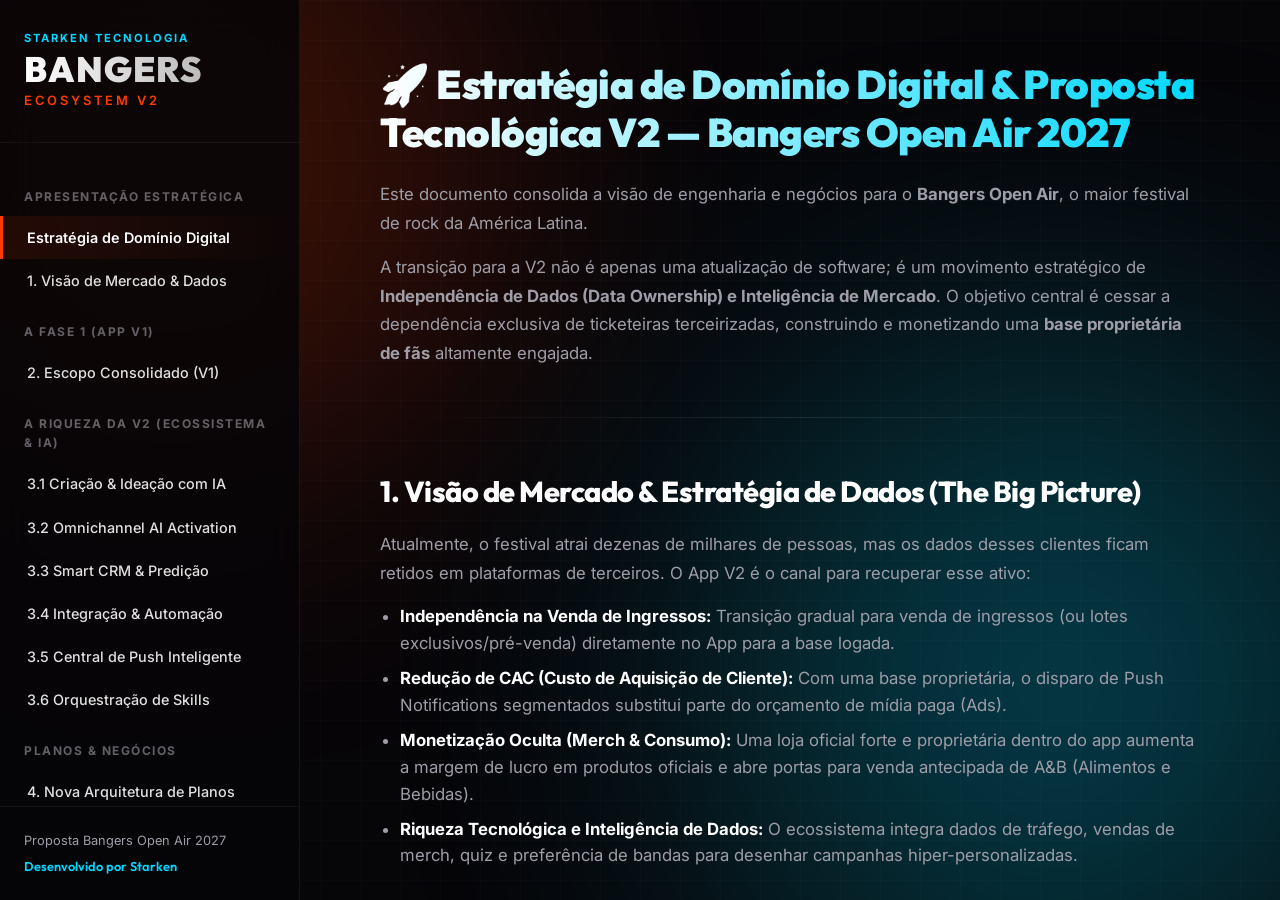
==== commit ed4f0353: "Update proposal presentation to V2.0: add Asaas/Stripe table, push notifications, and update PWA/omn" ====
--- a/index.html
+++ b/index.html
@@ -39,7 +39,8 @@
                 <a href="#omnichannel-ai" class="nav-link">3.2 Omnichannel AI Activation</a>
                 <a href="#smart-crm" class="nav-link">3.3 Smart CRM & Predição</a>
                 <a href="#social-automation" class="nav-link">3.4 Integração & Automação</a>
-                <a href="#orquestracao-skills" class="nav-link">3.5 Orquestração de Skills</a>
+                <a href="#push-inteligente" class="nav-link">3.5 Central de Push Inteligente</a>
+                <a href="#orquestracao-skills" class="nav-link">3.6 Orquestração de Skills</a>
                 
                 <div class="nav-category">Planos & Negócios</div>
                 <a href="#arquitetura-planos" class="nav-link">4. Nova Arquitetura de Planos</a>
@@ -79,7 +80,7 @@
                     </ul>
                 </section>
 
-                                <section id="entregas-v1" class="doc-section">
+                <section id="entregas-v1" class="doc-section">
                     <h2 class="doc-heading">2. O Alicerce Tecnológico: Escopo em Fase de Entrega (V1)</h2>
                     <p class="doc-text">A Fase 1 está estabelecendo a fundação técnica necessária para a inteligência de dados. O projeto está em fase avançada de homologação e submissão (TestFlight/Lojas). Clique em cada pilar para ver o status detalhado e os itens de transição:</p>
                     
@@ -87,12 +88,12 @@
                         <div class="status-card active" data-target="pwa">
                             <div class="status-card-header">
                                 <h3>🌐 Web / PWA (Site Público)</h3>
-                                <span class="status-percentage">95%</span>
+                                <span class="status-percentage">100%</span>
                             </div>
                             <div class="progress-container">
-                                <div class="progress-bar" style="width: 95%;"></div>
-                            </div>
-                            <p class="status-summary-text">Landing page, lineup, agenda e catálogo do e-commerce concluídos.</p>
+                                <div class="progress-bar" style="width: 100%;"></div>
+                            </div>
+                            <p class="status-summary-text">Landing page, lineup, agenda e catálogo do e-commerce 100% concluídos.</p>
                         </div>
 
                         <div class="status-card" data-target="admin">
@@ -145,7 +146,7 @@
                         <div class="details-header">
                             <div class="details-title-wrapper">
                                 <h3 id="details-title">Web / PWA (Site Público)</h3>
-                                <span id="details-pct" class="details-badge">95% Concluído</span>
+                                <span id="details-pct" class="details-badge">100% Concluído</span>
                             </div>
                         </div>
                         <div class="details-columns">
@@ -174,18 +175,17 @@
                             <div class="priority-box p1">
                                 <div class="priority-tier">Foco 1 — Lançamento</div>
                                 <h4>🔥 Lojas & Monetização</h4>
-                                <p>Homologar a publicação final do App Flutter nas lojas e integrar o gateway de pagamento real para vendas do e-commerce.</p>
+                                <p>Homologar a publicação final do App Flutter nas lojas e integrar o gateway de pagamento próprio (Asaas / Stripe) para a loja oficial.</p>
                                 <ul>
                                     <li>Submissão Apple App Store & Google Play</li>
-                                    <li>Gateway de Pagamento transparente (Stripe/Pagar.me)</li>
+                                    <li>Gateway de Pagamento transparente para Loja (Asaas / Stripe)</li>
                                 </ul>
                             </div>
                             <div class="priority-box p2">
                                 <div class="priority-tier">Foco 2 — Experiência</div>
-                                <h4>🗺️ Mapa & Navegação</h4>
-                                <p>Implementar a interação do mapa por SVG nativo, integrar deep links e habilitar armazenamento de imagens.</p>
+                                <h4>🗺️ Deep Links & Mídia</h4>
+                                <p>Habilitar o armazenamento de mídias dinâmicas no Storage e integrar deep links para navegação direta.</p>
                                 <ul>
-                                    <li>Integração SVG para Mapa Interativo</li>
                                     <li>Configuração de Deep Links para telas internas</li>
                                     <li>Mídia de bandas no Firebase Storage</li>
                                 </ul>
@@ -202,6 +202,38 @@
                             </div>
                         </div>
                     </div>
+
+                    <!-- Análise Comparativa de Gateways -->
+                    <div class="table-responsive" style="margin-top: 30px;">
+                        <h4 class="doc-h4" style="margin-top: 10px; margin-bottom: 15px; text-transform: uppercase; font-size: 0.95rem; letter-spacing: 1px;">📊 Análise de Gateways de Pagamento Propostos (Loja Oficial)</h4>
+                        <table class="doc-table">
+                            <thead>
+                                <tr>
+                                    <th>Gateway</th>
+                                    <th>Taxa Pix</th>
+                                    <th>Taxa Cartão (Crédito)</th>
+                                    <th>Taxa Boleto</th>
+                                    <th>Diferenciais e Integração</th>
+                                </tr>
+                            </thead>
+                            <tbody>
+                                <tr>
+                                    <td><strong>Asaas</strong> <span class="status-badge info" style="font-size: 0.7rem; padding: 2px 6px;">Nacional</span></td>
+                                    <td>R$ 0,99 a R$ 1,99 <span style="font-size: 0.8rem; color: var(--accent-success); font-weight: 600;">(Fixa)</span></td>
+                                    <td>2,99% a 3,99% + R$ 0,40 <span style="font-size: 0.8rem; color: var(--text-muted);">(D+30)</span></td>
+                                    <td>R$ 1,99 a R$ 3,49 <span style="font-size: 0.8rem; color: var(--text-muted);">(Pago)</span></td>
+                                    <td>Emissão automática de Notas Fiscais, foco no mercado brasileiro, taxas fixas vantajosas para Pix e boletos.</td>
+                                </tr>
+                                <tr>
+                                    <td><strong>Stripe</strong> <span class="status-badge success" style="font-size: 0.7rem; padding: 2px 6px;">Global</span></td>
+                                    <td>1,19% + R$ 0,30 <span style="font-size: 0.8rem; color: var(--text-muted);">(Variável)</span></td>
+                                    <td>3,99% + R$ 0,39 <span style="font-size: 0.8rem; color: var(--text-muted);">(D+30)</span></td>
+                                    <td>Indisponível <span style="font-size: 0.8rem; color: var(--text-muted);">(Não nativo)</span></td>
+                                    <td>Altíssima estabilidade internacional, SDK robusto nativo para iOS/Android (fácil integração in-app).</td>
+                                </tr>
+                            </tbody>
+                        </table>
+                    </div>
                 </section>
 
                 <hr class="doc-divider">
@@ -230,12 +262,14 @@
 
                 <section id="omnichannel-ai" class="doc-section">
                     <h3 class="doc-subheading">🚀 3.2 — Omnichannel AI Activation: Ativação Preditiva</h3>
-                    <p class="doc-text">A IA atua como um vendedor invisível de alta conversão nos principais canais de contato (WhatsApp, Direct, Messenger).</p>
+                    <p class="doc-text">A IA do festival atua de forma integrada nos principais pontos de contato para converter oportunidades de negócio e automatizar o relacionamento.</p>
                     <ol class="doc-list">
-                        <li><strong>Recuperação de Checkout Abandonado:</strong> 
-                            <br><span class="doc-italic" style="color: var(--accent-secondary); font-size: 0.95rem;">Exemplo de Retorno: Um usuário colocou um ingresso no carrinho mas não finalizou a compra. Após 2 horas, a IA da Starken envia um WhatsApp humanizado automático superando a objeção ou oferecendo um cupom de 5%, convertendo a venda de forma autônoma.</span></li>
-                        <li><strong>Qualificação de VIP & Leads Premium:</strong> Conversas interativas para identificar clientes propensos a comprar upgrades (camarotes, passaportes backstage) e encaminhamento qualificado para os fechadores.</li>
-                        <li><strong>Ativação Inteligente da Base:</strong> Disparo de mensagens personalizadas no WhatsApp com base no perfil do Quiz Gamificado no App.</li>
+                        <li><strong>Recuperação de Checkout Abandonado (Loja Oficial):</strong> 
+                            <br><span class="doc-italic" style="color: var(--accent-secondary); font-size: 0.95rem;">Exemplo de Fluxo: Um fã colocou uma camiseta oficial no carrinho da loja do App mas abandonou a compra. Após 2 horas, a <strong>IA do BANGERS</strong> envia uma notificação ou mensagem de WhatsApp humanizada automatizada para tirar dúvidas e oferecer um incentivo de frete grátis ou cupom, fechando a transação.</span></li>
+                        <li><strong>Nurturing & Direcionamento VIP:</strong> 
+                            Como a venda de ingressos padrão é operada pelo parceiro externo <strong>Clube do Ingresso</strong>, a IA atuará na captação de leads de alto valor (interessados em passaportes VIP, camarotes ou acessos ao backstage), qualificando o lead via chat e direcionando-o diretamente para o time comercial (fechadores humanos).</li>
+                        <li><strong>Integração Clube do Ingresso:</strong> 
+                            Estudo e desenvolvimento de integração via API da central **Bangers 360** com o Clube do Ingresso para sincronizar dados de vendas, conciliação e comportamento de compras de lotes em tempo real.</li>
                     </ol>
                 </section>
 
@@ -262,8 +296,21 @@
 
                 <hr class="doc-divider">
 
+                <section id="push-inteligente" class="doc-section">
+                    <h3 class="doc-subheading">🧠 3.5 — Central de Push com IA Integrada e Autossuficiente</h3>
+                    <p class="doc-text">Visando mitigar os altos custos das mensagens ativas no WhatsApp (tarifas da API oficial da Meta e regras da janela de 24h), o ecossistema V2 foca no canal de **Push Notifications Inteligentes**. A IA opera de forma autônoma para manter a base de fãs altamente engajada com zero custo de disparo:</p>
+                    <ul class="doc-list">
+                        <li><strong>Geração Autônoma de Campanhas:</strong> A IA analisa o momento do festival (ex: proximidade de uma banda tocar, virada de lote, engajamento do lineup) e sugere automaticamente copys persuasivos e ganchos de chamada para os pushs.</li>
+                        <li><strong>Moments & Real-time Triggering:</strong> Sugestões dinâmicas de notificações em tempo real (ex: *"Show do Powerwolf em 1 hora no Palco Rock! Toque aqui para ver a rota rápida"*).</li>
+                        <li><strong>Auto-planejamento de Disparos:</strong> Envio inteligente e automatizado nos horários de maior taxa de abertura de cada fã, maximizando o CTR.</li>
+                        <li><strong>Dashboard Preditivo de CTR:</strong> Análise prévia por IA que estima o percentual de abertura e impacto antes mesmo do disparo ser efetuado.</li>
+                    </ul>
+                </section>
+
+                <hr class="doc-divider">
+
                 <section id="orquestracao-skills" class="doc-section">
-                    <h3 class="doc-subheading">🛠️ 3.5 — Orquestração de Skills (A Engrenagem Invisível)</h3>
+                    <h3 class="doc-subheading">🛠️ 3.6 — Orquestração de Skills (A Engrenagem Invisível)</h3>
                     <p class="doc-text">Toda a inteligência da Central IA e automações do festival é impulsionada por um motor local de <strong>Orquestração de Skills</strong>. Este motor utiliza os repositórios isolados do <strong>NotFair</strong> e do <strong>Awesome Skills</strong> como agentes autônomos para executar tarefas técnicas e de marketing diretamente na infraestrutura do festival:</p>
                     
                     <div class="features-grid" style="margin-bottom: 25px;">
@@ -460,7 +507,7 @@
                                     <div class="task-group">
                                         <h4>E-commerce Nativo</h4>
                                         <ul>
-                                            <li>Integração de gateway de pagamento transparente (Stripe/Pagar.me) no App.</li>
+                                            <li>Integração de gateway de pagamento transparente (Asaas / Stripe) no App.</li>
                                             <li>Painel administrativo standard de pedidos e estoque de merchandising.</li>
                                             <li>Sistema de cálculo automatizado de frete (Correios/Melhor Envio).</li>
                                         </ul>
@@ -545,8 +592,8 @@
                                     <div class="task-group">
                                         <h4>Ativação Omnichannel</h4>
                                         <ul>
-                                            <li>IA ativa no WhatsApp/Instagram para qualificação de VIP e vendas.</li>
-                                            <li>Recuperação automática de checkout por conversação inteligente.</li>
+                                            <li>IA ativa no WhatsApp/Instagram para qualificação de leads VIP e captação direcionada.</li>
+                                            <li>Recuperação automática de checkout da loja oficial por notificação/conversação inteligente.</li>
                                             <li>Automação de agendamento de postagens integrada (mLabs/Central Starken).</li>
                                         </ul>
                                     </div>
@@ -628,20 +675,19 @@
         const statusData = {
             pwa: {
                 title: "Web / PWA (Site Público)",
-                pct: "95%",
+                pct: "100%",
                 temos: [
                     "<strong>Landing / Home:</strong> Splash screen, countdown, lineup cards, patrocinadores e navegação responsiva.",
                     "<strong>LineUp:</strong> Lista organizada por dia e por palco, com filtros e cards informativos.",
                     "<strong>Minha Agenda:</strong> Sistema de favoritos para criação de agenda pessoal do usuário.",
-                    "<strong>Ingressos & Loja:</strong> Catálogo de ingressos e produtos com fluxo de carrinho (Context API).",
+                    "<strong>Ingressos & Loja:</strong> Catálogo de produtos com fluxo de carrinho (Context API).",
                     "<strong>Ajude a Escolher:</strong> Quiz interativo que recomenda bandas com base nas respostas.",
                     "<strong>News & Alertas:</strong> Feed de notícias dinâmicas alimentado diretamente pelo Firestore.",
-                    "<strong>Autenticação:</strong> Fluxo completo do Firebase Auth (Login, Registro e Perfil)."
+                    "<strong>Autenticação:</strong> Fluxo completo do Firebase Auth (Login, Registro e Perfil).",
+                    "<strong>PWA Nativo:</strong> Configuração de PWA pronta para uso instantâneo pelo navegador."
                 ],
                 falta: [
-                    "<strong>Mapa Interativo Real:</strong> O layout do mapa existe, mas precisa de integração com SVG interativo.",
-                    "<strong>Gateway de Pagamento Real:</strong> Atualmente o checkout é visual (UI). Falta conectar com gateway (Stripe/Pagar.me).",
-                    "<strong>PWA Offline Completo:</strong> O service worker faz cache básico, mas falta persistência offline complexa."
+                    "<strong>Fase 1 Concluída:</strong> Não há pendências críticas para o MVP. Próximo passo: Integração com gateway próprio de loja (Asaas/Stripe) na Fase 2."
                 ]
             },
             admin: {
@@ -675,7 +721,7 @@
                 ],
                 falta: [
                     "<strong>Navegação e Deep Links:</strong> Configuração para que links externos abram telas específicas dentro do app.",
-                    "<strong>Checkout Financeiro:</strong> Integração com SDK de pagamento nativo para compras diretas pelo celular.",
+                    "<strong>Gateway de Pagamento da Loja:</strong> Integração com gateway próprio (Asaas/Stripe) para compras de merch pelo celular.",
                     "<strong>Submissão Lojas Públicas:</strong> Homologação final e publicação na App Store / Play Store pública."
                 ]
             },
--- a/style.css
+++ b/style.css
@@ -372,31 +372,59 @@
 /* Tables */
 .table-responsive {
     overflow-x: auto;
-    margin: 24px 0;
-    border-radius: 12px;
-    border: 1px solid rgba(255,255,255,0.05);
+    margin: 30px 0;
+    border-radius: 16px;
+    border: 1px solid var(--border-glass);
+    background: var(--bg-glass);
+    backdrop-filter: blur(16px);
+    -webkit-backdrop-filter: blur(16px);
+    box-shadow: 0 8px 32px 0 rgba(0, 0, 0, 0.4);
+    transition: all 0.3s ease;
+}
+
+.table-responsive:hover {
+    border-color: var(--border-glass-hover);
+    box-shadow: 0 12px 40px 0 rgba(0, 240, 255, 0.1);
 }
 
 .doc-table {
     width: 100%;
     border-collapse: collapse;
-    background: rgba(0,0,0,0.3);
+    background: transparent;
 }
 
 .doc-table th {
-    background: rgba(255,255,255,0.05);
-    color: #fff;
-    font-family: var(--font-heading);
-    font-weight: 600;
+    background: rgba(255, 255, 255, 0.03);
+    color: #fff;
+    font-family: var(--font-heading);
+    font-weight: 700;
     text-align: left;
-    padding: 16px;
-    border-bottom: 1px solid rgba(255,255,255,0.05);
+    padding: 18px 20px;
+    border-bottom: 1px solid var(--border-glass);
+    font-size: 0.9rem;
+    letter-spacing: 0.5px;
+    text-transform: uppercase;
 }
 
 .doc-table td {
-    padding: 16px;
-    border-bottom: 1px solid rgba(255,255,255,0.05);
-    color: var(--text-muted);
+    padding: 18px 20px;
+    border-bottom: 1px solid rgba(255, 255, 255, 0.04);
+    color: var(--text-muted);
+    font-size: 0.95rem;
+    line-height: 1.5;
+    transition: all 0.2s ease;
+}
+
+.doc-table tbody tr {
+    transition: background-color 0.2s ease;
+}
+
+.doc-table tbody tr:hover {
+    background-color: rgba(255, 255, 255, 0.02);
+}
+
+.doc-table tbody tr:hover td {
+    color: var(--text-main);
 }
 
 .doc-table tr:last-child td {
